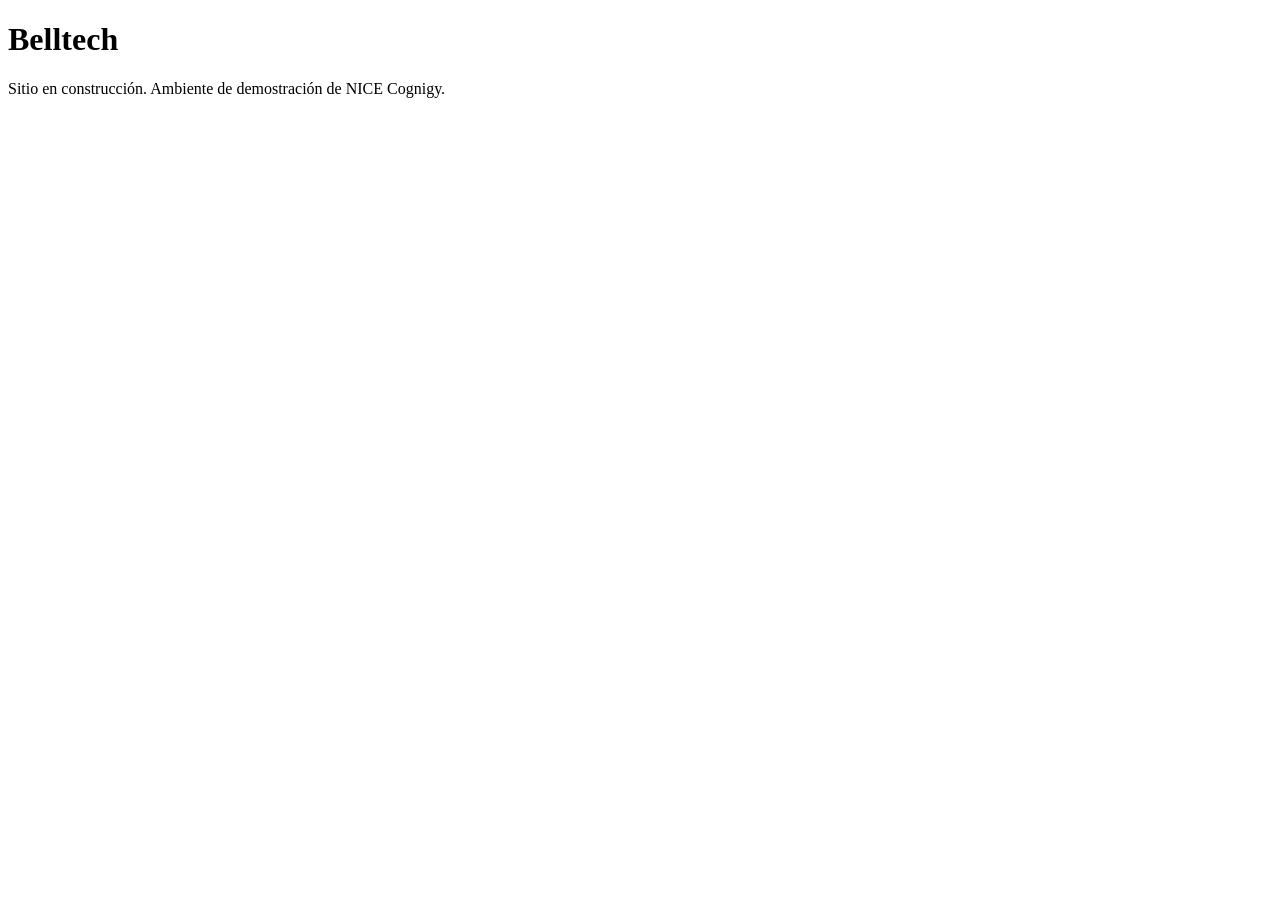
==== index.html @ bca3d384 "Add initial HTML structure for demo site" ====
<!DOCTYPE html>
<html lang="es">
<head>
  <meta charset="UTF-8">
  <meta name="viewport" content="width=device-width, initial-scale=1.0">
  <!-- Evita que Google indexe la réplica como si fuera el sitio oficial -->
  <meta name="robots" content="noindex, nofollow">
  <title>Belltech | Sitio de demostración</title>
  <link rel="stylesheet" href="assets/css/estilos.css">
</head>
<body>
  <!-- El banner DEMO lo inserta automáticamente assets/js/comun.js en todas las páginas -->

  <main class="contenedor">
    <h1>Belltech</h1>
    <p>Sitio en construcción. Ambiente de demostración de NICE Cognigy.</p>
  </main>

  <script src="assets/js/comun.js"></script>
</body>
</html>
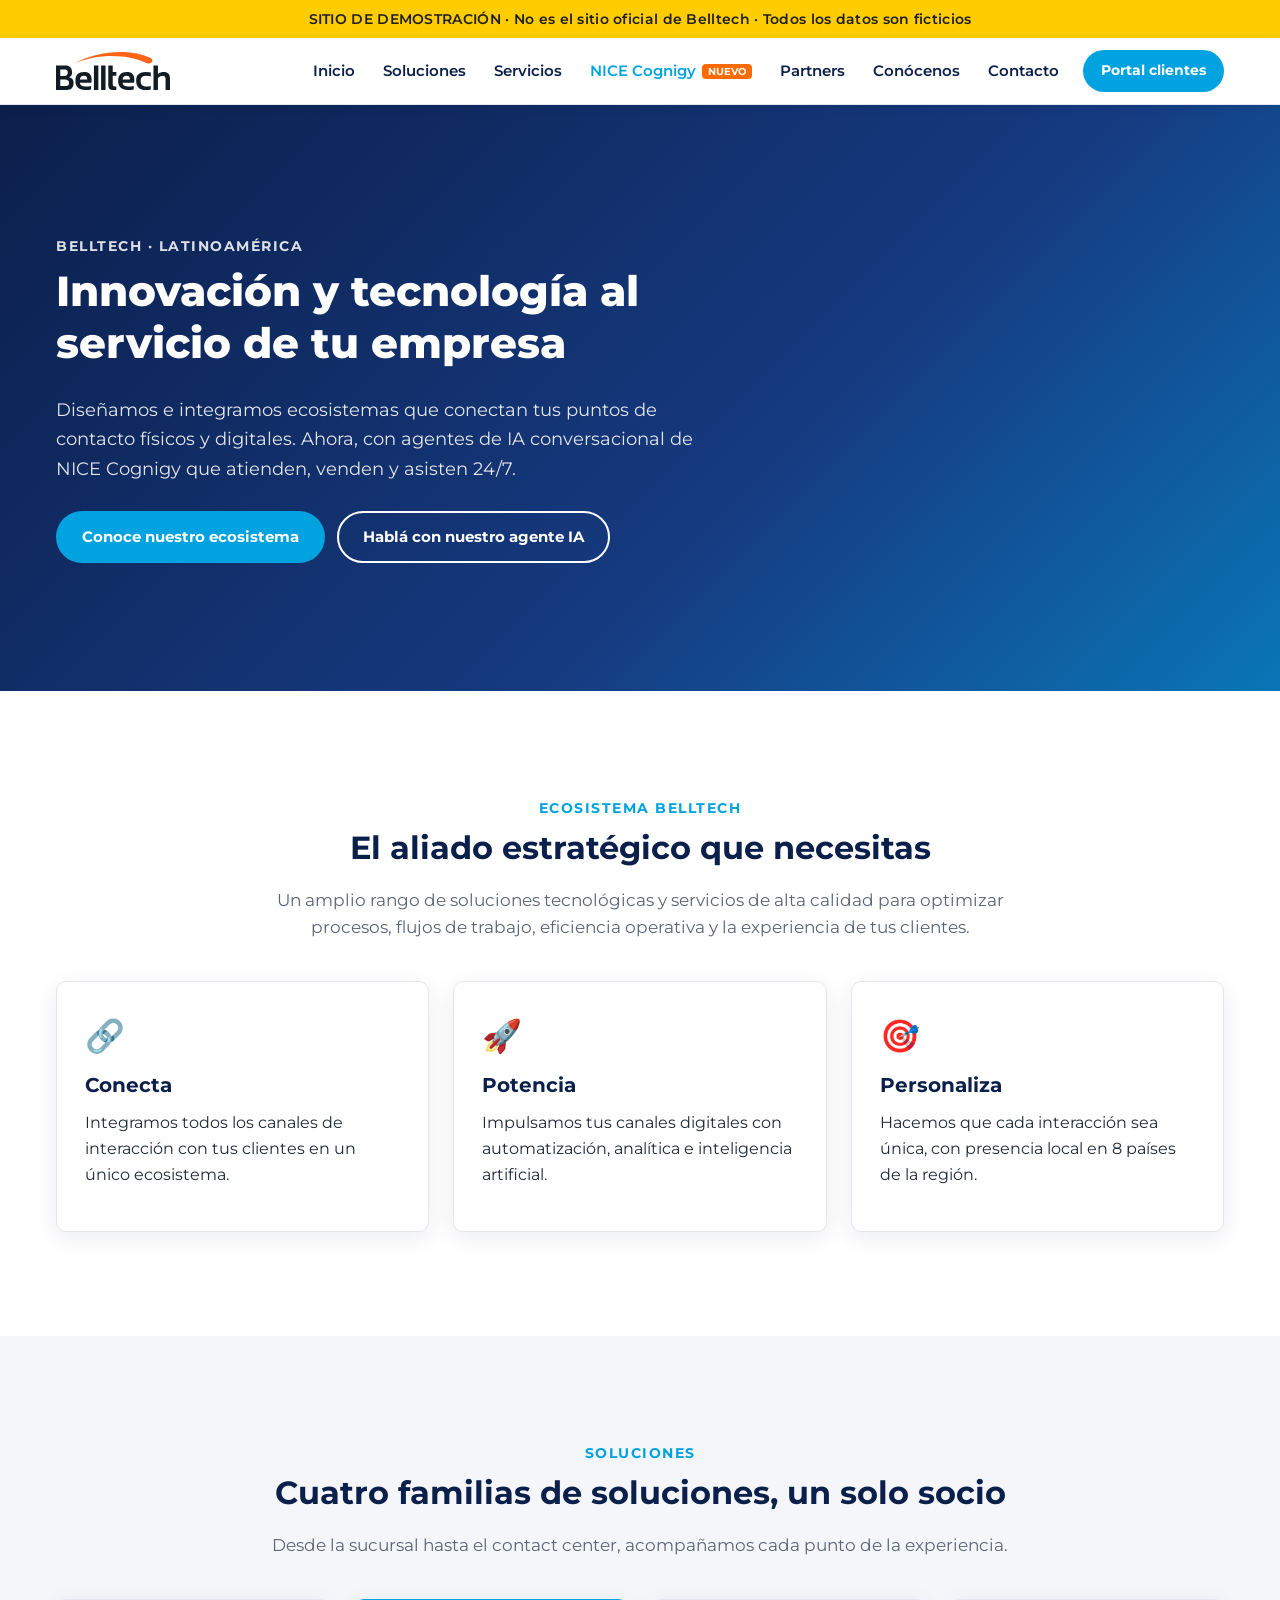
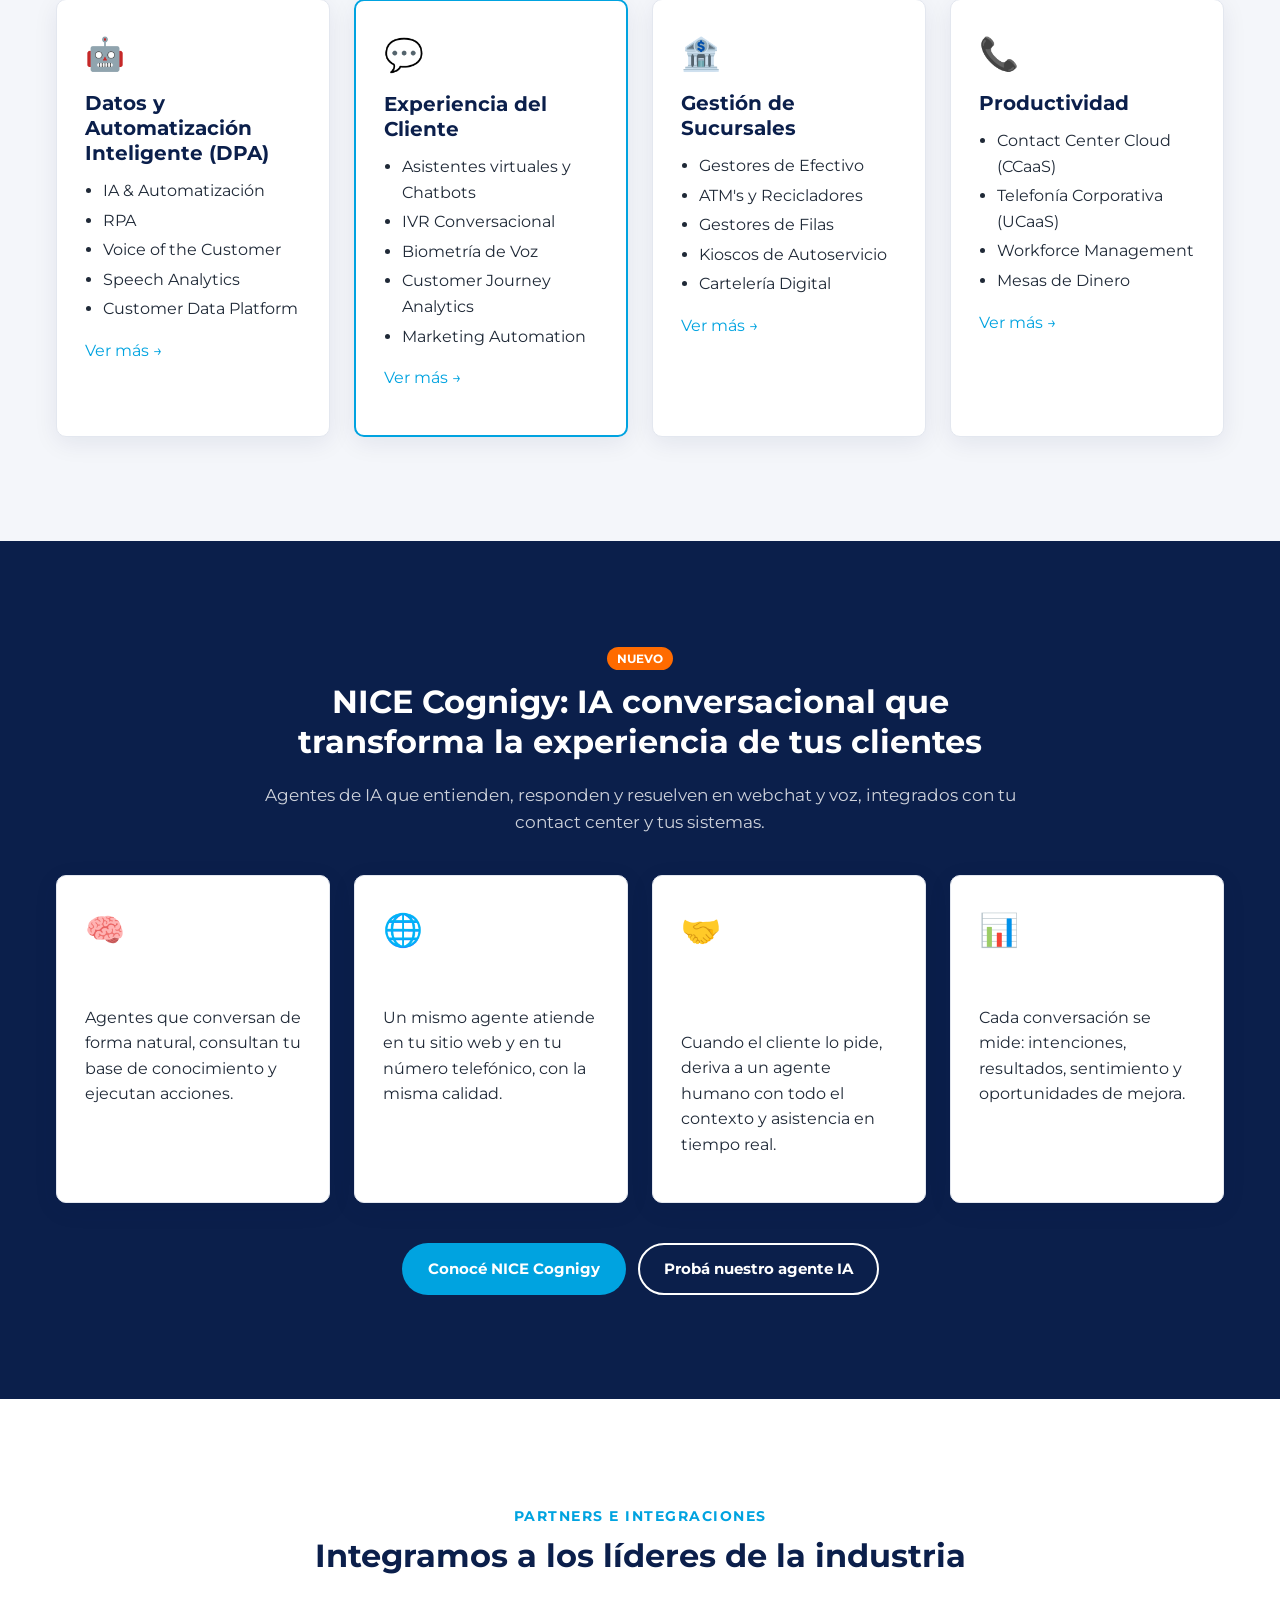
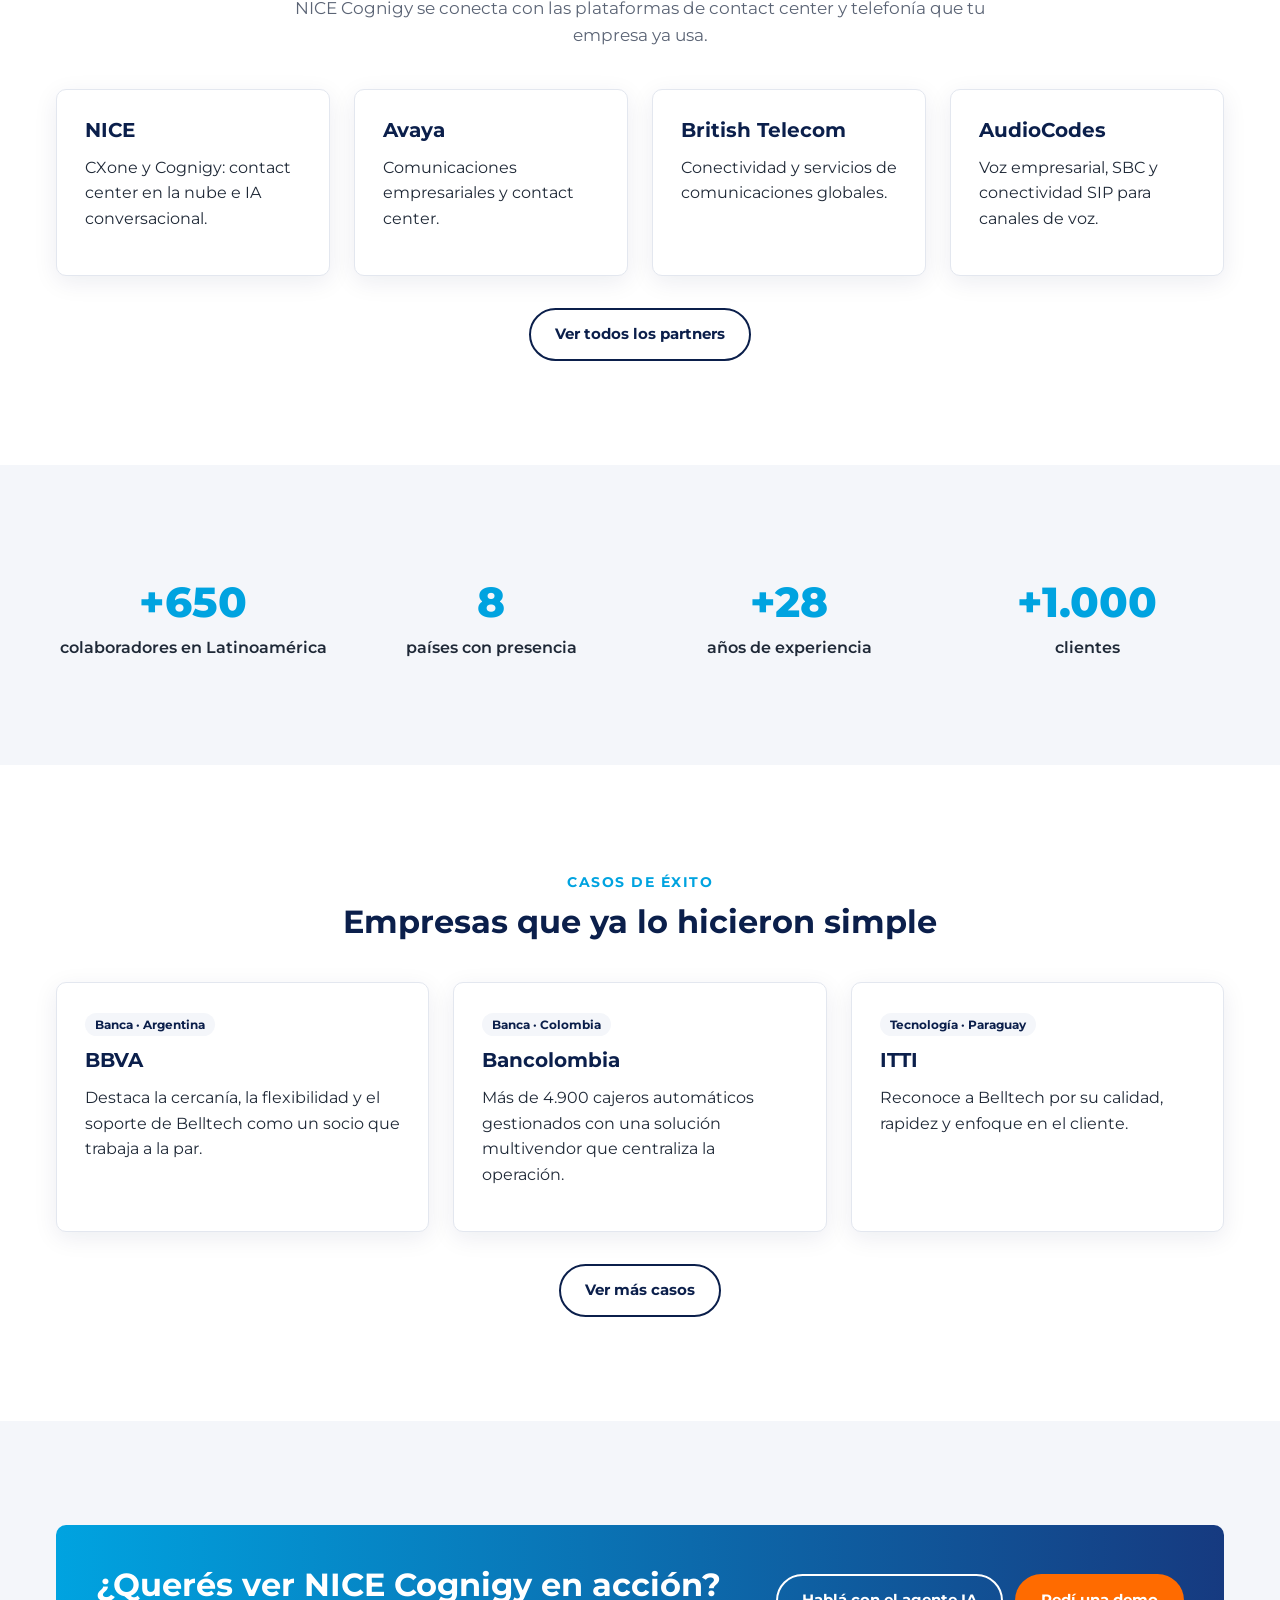
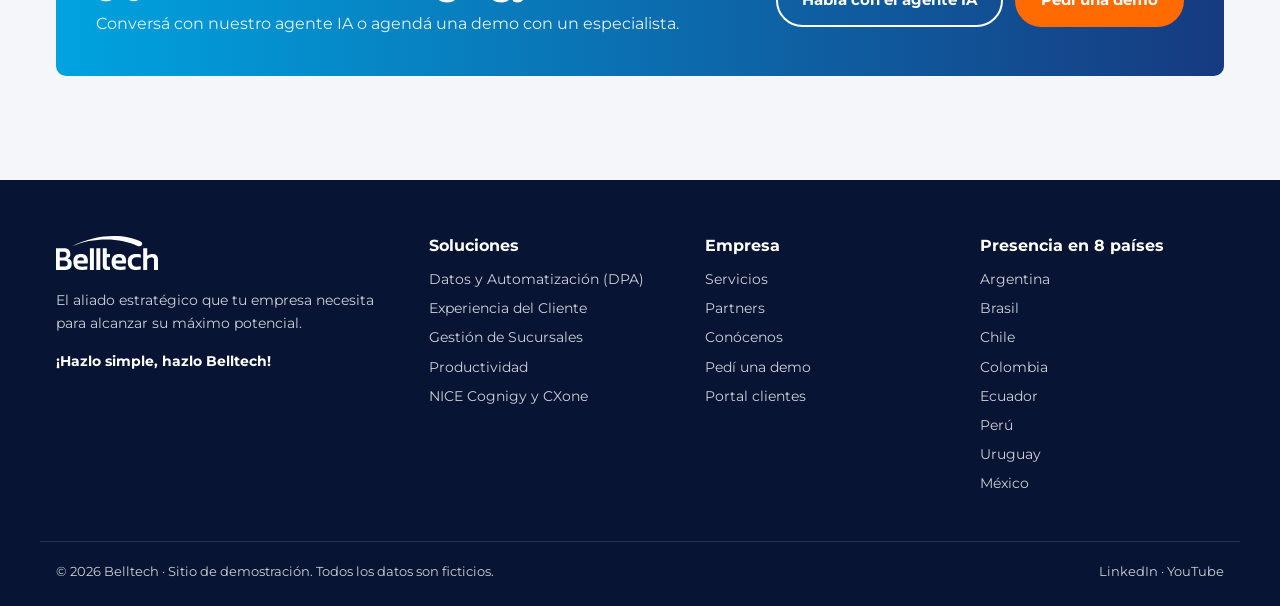
==== commit 7fc97136: "Revamp index.html with new content and structure Updated the title and description meta tags, added " ====
--- a/index.html
+++ b/index.html
@@ -5,17 +5,270 @@
   <meta name="viewport" content="width=device-width, initial-scale=1.0">
   <!-- Evita que Google indexe la réplica como si fuera el sitio oficial -->
   <meta name="robots" content="noindex, nofollow">
-  <title>Belltech | Sitio de demostración</title>
-  <link rel="stylesheet" href="assets/css/estilos.css">
+  <title>Belltech | Innovación y tecnología al servicio de tu empresa (Demo)</title>
+  <meta name="description" content="Sitio de demostración de Belltech con NICE Cognigy.">
+  <!-- ?v= es la versión: subirla cuando cambie el CSS para evitar la caché -->
+  <link rel="stylesheet" href="assets/css/estilos.css?v=2">
 </head>
 <body>
-  <!-- El banner DEMO lo inserta automáticamente assets/js/comun.js en todas las páginas -->
-
-  <main class="contenedor">
-    <h1>Belltech</h1>
-    <p>Sitio en construcción. Ambiente de demostración de NICE Cognigy.</p>
+  <!-- Banner DEMO, encabezado y pie los inserta assets/js/comun.js -->
+
+  <main>
+
+    <!-- ===================== HERO ===================== -->
+    <section class="hero">
+      <div class="contenedor">
+        <span class="seccion__antetitulo" style="color:#ffffff;opacity:.85;">Belltech · Latinoamérica</span>
+        <h1>Innovación y tecnología al servicio de tu empresa</h1>
+        <p>Diseñamos e integramos ecosistemas que conectan tus puntos de contacto físicos y digitales. Ahora, con agentes de IA conversacional de NICE Cognigy que atienden, venden y asisten 24/7.</p>
+        <div class="botonera">
+          <a class="btn btn--primario" href="soluciones/">Conoce nuestro ecosistema</a>
+          <a class="btn btn--claro" href="#" data-accion="abrir-chat">Hablá con nuestro agente IA</a>
+        </div>
+      </div>
+    </section>
+
+    <!-- ===================== PROPUESTA DE VALOR ===================== -->
+    <section class="seccion">
+      <div class="contenedor">
+        <div class="seccion__encabezado">
+          <span class="seccion__antetitulo">Ecosistema Belltech</span>
+          <h2>El aliado estratégico que necesitas</h2>
+          <p class="seccion__bajada">Un amplio rango de soluciones tecnológicas y servicios de alta calidad para optimizar procesos, flujos de trabajo, eficiencia operativa y la experiencia de tus clientes.</p>
+        </div>
+
+        <div class="grilla grilla--3">
+          <div class="tarjeta">
+            <div class="tarjeta__icono">🔗</div>
+            <h3>Conecta</h3>
+            <p>Integramos todos los canales de interacción con tus clientes en un único ecosistema.</p>
+          </div>
+          <div class="tarjeta">
+            <div class="tarjeta__icono">🚀</div>
+            <h3>Potencia</h3>
+            <p>Impulsamos tus canales digitales con automatización, analítica e inteligencia artificial.</p>
+          </div>
+          <div class="tarjeta">
+            <div class="tarjeta__icono">🎯</div>
+            <h3>Personaliza</h3>
+            <p>Hacemos que cada interacción sea única, con presencia local en 8 países de la región.</p>
+          </div>
+        </div>
+      </div>
+    </section>
+
+    <!-- ===================== SOLUCIONES ===================== -->
+    <section class="seccion seccion--suave" id="soluciones">
+      <div class="contenedor">
+        <div class="seccion__encabezado">
+          <span class="seccion__antetitulo">Soluciones</span>
+          <h2>Cuatro familias de soluciones, un solo socio</h2>
+          <p class="seccion__bajada">Desde la sucursal hasta el contact center, acompañamos cada punto de la experiencia.</p>
+        </div>
+
+        <div class="grilla grilla--4">
+          <div class="tarjeta">
+            <div class="tarjeta__icono">🤖</div>
+            <h3>Datos y Automatización Inteligente (DPA)</h3>
+            <ul>
+              <li>IA &amp; Automatización</li>
+              <li>RPA</li>
+              <li>Voice of the Customer</li>
+              <li>Speech Analytics</li>
+              <li>Customer Data Platform</li>
+            </ul>
+            <p style="margin-top:16px;"><a href="soluciones/#dpa">Ver más →</a></p>
+          </div>
+
+          <div class="tarjeta tarjeta--destacada">
+            <div class="tarjeta__icono">💬</div>
+            <h3>Experiencia del Cliente</h3>
+            <ul>
+              <li>Asistentes virtuales y Chatbots</li>
+              <li>IVR Conversacional</li>
+              <li>Biometría de Voz</li>
+              <li>Customer Journey Analytics</li>
+              <li>Marketing Automation</li>
+            </ul>
+            <p style="margin-top:16px;"><a href="soluciones/#experiencia">Ver más →</a></p>
+          </div>
+
+          <div class="tarjeta">
+            <div class="tarjeta__icono">🏦</div>
+            <h3>Gestión de Sucursales</h3>
+            <ul>
+              <li>Gestores de Efectivo</li>
+              <li>ATM's y Recicladores</li>
+              <li>Gestores de Filas</li>
+              <li>Kioscos de Autoservicio</li>
+              <li>Cartelería Digital</li>
+            </ul>
+            <p style="margin-top:16px;"><a href="soluciones/#sucursales">Ver más →</a></p>
+          </div>
+
+          <div class="tarjeta">
+            <div class="tarjeta__icono">📞</div>
+            <h3>Productividad</h3>
+            <ul>
+              <li>Contact Center Cloud (CCaaS)</li>
+              <li>Telefonía Corporativa (UCaaS)</li>
+              <li>Workforce Management</li>
+              <li>Mesas de Dinero</li>
+            </ul>
+            <p style="margin-top:16px;"><a href="soluciones/#productividad">Ver más →</a></p>
+          </div>
+        </div>
+      </div>
+    </section>
+
+    <!-- ===================== NICE COGNIGY (DESTACADO) ===================== -->
+    <section class="seccion seccion--oscura" id="nice-cognigy">
+      <div class="contenedor">
+        <div class="seccion__encabezado">
+          <span class="etiqueta etiqueta--acento">NUEVO</span>
+          <h2 style="margin-top:12px;">NICE Cognigy: IA conversacional que transforma la experiencia de tus clientes</h2>
+          <p class="seccion__bajada">Agentes de IA que entienden, responden y resuelven en webchat y voz, integrados con tu contact center y tus sistemas.</p>
+        </div>
+
+        <div class="grilla grilla--4">
+          <div class="tarjeta">
+            <div class="tarjeta__icono">🧠</div>
+            <h3>AI Agents</h3>
+            <p>Agentes que conversan de forma natural, consultan tu base de conocimiento y ejecutan acciones.</p>
+          </div>
+          <div class="tarjeta">
+            <div class="tarjeta__icono">🌐</div>
+            <h3>Webchat y Voz</h3>
+            <p>Un mismo agente atiende en tu sitio web y en tu número telefónico, con la misma calidad.</p>
+          </div>
+          <div class="tarjeta">
+            <div class="tarjeta__icono">🤝</div>
+            <h3>Handover con Copilot</h3>
+            <p>Cuando el cliente lo pide, deriva a un agente humano con todo el contexto y asistencia en tiempo real.</p>
+          </div>
+          <div class="tarjeta">
+            <div class="tarjeta__icono">📊</div>
+            <h3>Insights</h3>
+            <p>Cada conversación se mide: intenciones, resultados, sentimiento y oportunidades de mejora.</p>
+          </div>
+        </div>
+
+        <div class="botonera" style="justify-content:center;margin-top:40px;">
+          <a class="btn btn--primario" href="nice-cognigy/">Conocé NICE Cognigy</a>
+          <a class="btn btn--claro" href="#" data-accion="abrir-chat">Probá nuestro agente IA</a>
+        </div>
+      </div>
+    </section>
+
+    <!-- ===================== PARTNERS ===================== -->
+    <section class="seccion" id="partners">
+      <div class="contenedor">
+        <div class="seccion__encabezado">
+          <span class="seccion__antetitulo">Partners e integraciones</span>
+          <h2>Integramos a los líderes de la industria</h2>
+          <p class="seccion__bajada">NICE Cognigy se conecta con las plataformas de contact center y telefonía que tu empresa ya usa.</p>
+        </div>
+
+        <div class="grilla grilla--4">
+          <div class="tarjeta">
+            <h3>NICE</h3>
+            <p>CXone y Cognigy: contact center en la nube e IA conversacional.</p>
+          </div>
+          <div class="tarjeta">
+            <h3>Avaya</h3>
+            <p>Comunicaciones empresariales y contact center.</p>
+          </div>
+          <div class="tarjeta">
+            <h3>British Telecom</h3>
+            <p>Conectividad y servicios de comunicaciones globales.</p>
+          </div>
+          <div class="tarjeta">
+            <h3>AudioCodes</h3>
+            <p>Voz empresarial, SBC y conectividad SIP para canales de voz.</p>
+          </div>
+        </div>
+
+        <div class="botonera" style="justify-content:center;margin-top:32px;">
+          <a class="btn btn--secundario" href="partners/">Ver todos los partners</a>
+        </div>
+      </div>
+    </section>
+
+    <!-- ===================== CIFRAS ===================== -->
+    <section class="seccion seccion--suave" id="cifras">
+      <div class="contenedor">
+        <div class="cifras">
+          <div>
+            <span class="cifra__numero">+650</span>
+            <span class="cifra__texto">colaboradores en Latinoamérica</span>
+          </div>
+          <div>
+            <span class="cifra__numero">8</span>
+            <span class="cifra__texto">países con presencia</span>
+          </div>
+          <div>
+            <span class="cifra__numero">+28</span>
+            <span class="cifra__texto">años de experiencia</span>
+          </div>
+          <div>
+            <span class="cifra__numero">+1.000</span>
+            <span class="cifra__texto">clientes</span>
+          </div>
+        </div>
+      </div>
+    </section>
+
+    <!-- ===================== CASOS DE ÉXITO ===================== -->
+    <section class="seccion" id="casos">
+      <div class="contenedor">
+        <div class="seccion__encabezado">
+          <span class="seccion__antetitulo">Casos de éxito</span>
+          <h2>Empresas que ya lo hicieron simple</h2>
+        </div>
+
+        <div class="grilla grilla--3">
+          <div class="tarjeta">
+            <span class="etiqueta">Banca · Argentina</span>
+            <h3 style="margin-top:12px;">BBVA</h3>
+            <p>Destaca la cercanía, la flexibilidad y el soporte de Belltech como un socio que trabaja a la par.</p>
+          </div>
+          <div class="tarjeta">
+            <span class="etiqueta">Banca · Colombia</span>
+            <h3 style="margin-top:12px;">Bancolombia</h3>
+            <p>Más de 4.900 cajeros automáticos gestionados con una solución multivendor que centraliza la operación.</p>
+          </div>
+          <div class="tarjeta">
+            <span class="etiqueta">Tecnología · Paraguay</span>
+            <h3 style="margin-top:12px;">ITTI</h3>
+            <p>Reconoce a Belltech por su calidad, rapidez y enfoque en el cliente.</p>
+          </div>
+        </div>
+
+        <div class="botonera" style="justify-content:center;margin-top:32px;">
+          <a class="btn btn--secundario" href="conocenos/#casos">Ver más casos</a>
+        </div>
+      </div>
+    </section>
+
+    <!-- ===================== LLAMADO A LA ACCIÓN ===================== -->
+    <section class="seccion seccion--suave">
+      <div class="contenedor">
+        <div class="banda-cta">
+          <div>
+            <h2>¿Querés ver NICE Cognigy en acción?</h2>
+            <p>Conversá con nuestro agente IA o agendá una demo con un especialista.</p>
+          </div>
+          <div class="botonera">
+            <a class="btn btn--claro" href="#" data-accion="abrir-chat">Hablá con el agente IA</a>
+            <a class="btn btn--acento" href="contacto/">Pedí una demo</a>
+          </div>
+        </div>
+      </div>
+    </section>
+
   </main>
 
-  <script src="assets/js/comun.js"></script>
+  <!-- ?v= es la versión: subirla cuando cambie el JS para evitar la caché -->
+  <script src="assets/js/comun.js?v=2"></script>
 </body>
 </html>
--- a/assets/css/estilos.css
+++ b/assets/css/estilos.css
@@ -0,0 +1,580 @@
+/* =========================================================
+   Belltech Demo - Estilos globales
+   Ruta: belltech-demo/assets/css/estilos.css
+   Todas las páginas usan este archivo.
+   ========================================================= */
+
+@import url("https://fonts.googleapis.com/css2?family=Montserrat:wght@400;500;600;700;800&display=swap");
+
+/* ---------- Variables (colores y medidas centralizadas) ---------- */
+:root {
+  --color-primario: #0b1f4b;
+  --color-primario-claro: #163a80;
+  --color-secundario: #00a3e0;
+  --color-acento: #ff6b00;
+  --color-texto: #1f2937;
+  --color-texto-suave: #5b6475;
+  --color-fondo: #ffffff;
+  --color-fondo-suave: #f4f6fa;
+  --color-borde: #e3e7ef;
+  --color-blanco: #ffffff;
+
+  --color-banner-fondo: #ffcc00;
+  --color-banner-texto: #1f1f1f;
+
+  --fuente-base: "Montserrat", "Segoe UI", Roboto, Helvetica, Arial, sans-serif;
+  --ancho-maximo: 1200px;
+  --radio: 10px;
+  --sombra: 0 6px 24px rgba(11, 31, 75, 0.08);
+  --transicion: 0.2s ease;
+}
+
+/* ---------- Base ---------- */
+*,
+*::before,
+*::after {
+  box-sizing: border-box;
+}
+
+html,
+body {
+  margin: 0;
+  padding: 0;
+}
+
+html {
+  scroll-behavior: smooth;
+}
+
+body {
+  font-family: var(--fuente-base);
+  color: var(--color-texto);
+  background: var(--color-fondo);
+  line-height: 1.6;
+  font-size: 16px;
+}
+
+img {
+  max-width: 100%;
+  height: auto;
+}
+
+a {
+  color: var(--color-secundario);
+  text-decoration: none;
+}
+
+a:hover {
+  text-decoration: underline;
+}
+
+h1,
+h2,
+h3,
+h4 {
+  color: var(--color-primario);
+  line-height: 1.25;
+  margin: 0 0 0.6em;
+}
+
+h1 { font-size: 2.6rem; font-weight: 800; }
+h2 { font-size: 2rem; font-weight: 700; }
+h3 { font-size: 1.25rem; font-weight: 700; }
+
+p {
+  margin: 0 0 1em;
+}
+
+/* ---------- Zona superior fija (banner DEMO + encabezado) ---------- */
+.zona-superior {
+  position: sticky;
+  top: 0;
+  z-index: 1000;
+}
+
+/* ---------- Banner DEMO ---------- */
+#banner-demo {
+  width: 100%;
+  padding: 8px 16px;
+  background: var(--color-banner-fondo);
+  color: var(--color-banner-texto);
+  font-size: 14px;
+  font-weight: 600;
+  text-align: center;
+  letter-spacing: 0.3px;
+}
+
+/* ---------- Encabezado ---------- */
+.encabezado {
+  background: var(--color-blanco);
+  border-bottom: 1px solid var(--color-borde);
+  box-shadow: 0 2px 10px rgba(0, 0, 0, 0.04);
+}
+
+.encabezado__interior {
+  max-width: var(--ancho-maximo);
+  margin: 0 auto;
+  padding: 12px 16px;
+  display: flex;
+  align-items: center;
+  justify-content: space-between;
+  gap: 16px;
+}
+
+.encabezado__logo {
+  display: flex;
+  align-items: center;
+}
+
+.encabezado__logo img {
+  height: 38px;
+  width: auto;
+  display: block;
+}
+
+.logo-texto {
+  font-size: 1.5rem;
+  font-weight: 800;
+  color: var(--color-primario);
+}
+
+.nav {
+  display: flex;
+  align-items: center;
+  gap: 4px;
+}
+
+.nav__enlace {
+  padding: 8px 12px;
+  border-radius: 6px;
+  color: var(--color-primario);
+  font-weight: 600;
+  font-size: 0.95rem;
+  transition: background var(--transicion), color var(--transicion);
+}
+
+.nav__enlace:hover {
+  background: var(--color-fondo-suave);
+  text-decoration: none;
+}
+
+.nav__enlace--activo {
+  color: var(--color-secundario);
+}
+
+.nav__enlace--destacado {
+  color: var(--color-secundario);
+}
+
+.nav__enlace--destacado::after {
+  content: "NUEVO";
+  margin-left: 6px;
+  padding: 1px 6px;
+  border-radius: 4px;
+  background: var(--color-acento);
+  color: var(--color-blanco);
+  font-size: 0.65rem;
+  font-weight: 700;
+  vertical-align: middle;
+}
+
+.nav__portal {
+  margin-left: 8px;
+}
+
+.menu-toggle {
+  display: none;
+  background: none;
+  border: 1px solid var(--color-borde);
+  border-radius: 6px;
+  padding: 6px 10px;
+  font-size: 1.4rem;
+  line-height: 1;
+  color: var(--color-primario);
+  cursor: pointer;
+}
+
+/* ---------- Botones ---------- */
+.btn {
+  display: inline-block;
+  padding: 12px 24px;
+  border-radius: 999px;
+  border: 2px solid transparent;
+  font-family: inherit;
+  font-weight: 700;
+  font-size: 0.95rem;
+  cursor: pointer;
+  text-align: center;
+  transition: transform var(--transicion), background var(--transicion), color var(--transicion);
+}
+
+.btn:hover {
+  text-decoration: none;
+  transform: translateY(-1px);
+}
+
+.btn--primario {
+  background: var(--color-secundario);
+  color: var(--color-blanco);
+}
+
+.btn--primario:hover {
+  background: #0090c7;
+}
+
+.btn--secundario {
+  background: transparent;
+  color: var(--color-primario);
+  border-color: var(--color-primario);
+}
+
+.btn--secundario:hover {
+  background: var(--color-primario);
+  color: var(--color-blanco);
+}
+
+.btn--claro {
+  background: transparent;
+  color: var(--color-blanco);
+  border-color: var(--color-blanco);
+}
+
+.btn--claro:hover {
+  background: var(--color-blanco);
+  color: var(--color-primario);
+}
+
+.btn--acento {
+  background: var(--color-acento);
+  color: var(--color-blanco);
+}
+
+.btn--chico {
+  padding: 8px 16px;
+  font-size: 0.85rem;
+}
+
+.botonera {
+  display: flex;
+  flex-wrap: wrap;
+  gap: 12px;
+}
+
+/* ---------- Layout y secciones ---------- */
+.contenedor {
+  max-width: var(--ancho-maximo);
+  margin: 0 auto;
+  padding: 32px 16px;
+}
+
+.seccion {
+  padding: 72px 0;
+}
+
+.seccion--suave {
+  background: var(--color-fondo-suave);
+}
+
+.seccion--oscura {
+  background: var(--color-primario);
+  color: var(--color-blanco);
+}
+
+.seccion--oscura h1,
+.seccion--oscura h2,
+.seccion--oscura h3 {
+  color: var(--color-blanco);
+}
+
+.seccion__encabezado {
+  max-width: 760px;
+  margin: 0 auto 40px;
+  text-align: center;
+}
+
+.seccion__antetitulo {
+  display: inline-block;
+  margin-bottom: 8px;
+  color: var(--color-secundario);
+  font-weight: 700;
+  font-size: 0.85rem;
+  letter-spacing: 1.5px;
+  text-transform: uppercase;
+}
+
+.seccion__bajada {
+  color: var(--color-texto-suave);
+  font-size: 1.05rem;
+}
+
+.seccion--oscura .seccion__bajada {
+  color: rgba(255, 255, 255, 0.8);
+}
+
+/* ---------- Hero ---------- */
+.hero {
+  background: linear-gradient(135deg, var(--color-primario) 0%, var(--color-primario-claro) 60%, var(--color-secundario) 130%);
+  color: var(--color-blanco);
+  padding: 96px 0;
+}
+
+.hero h1 {
+  color: var(--color-blanco);
+  max-width: 760px;
+}
+
+.hero p {
+  font-size: 1.15rem;
+  max-width: 640px;
+  color: rgba(255, 255, 255, 0.88);
+}
+
+.hero .botonera {
+  margin-top: 28px;
+}
+
+/* ---------- Grillas y tarjetas ---------- */
+.grilla {
+  display: grid;
+  gap: 24px;
+}
+
+.grilla--2 { grid-template-columns: repeat(2, 1fr); }
+.grilla--3 { grid-template-columns: repeat(3, 1fr); }
+.grilla--4 { grid-template-columns: repeat(4, 1fr); }
+
+.tarjeta {
+  background: var(--color-blanco);
+  border: 1px solid var(--color-borde);
+  border-radius: var(--radio);
+  padding: 28px;
+  box-shadow: var(--sombra);
+  color: var(--color-texto);
+}
+
+.tarjeta__icono {
+  font-size: 2rem;
+  margin-bottom: 12px;
+}
+
+.tarjeta ul {
+  padding-left: 18px;
+  margin: 0;
+}
+
+.tarjeta li {
+  margin-bottom: 4px;
+}
+
+.tarjeta--destacada {
+  border: 2px solid var(--color-secundario);
+}
+
+/* ---------- Etiquetas ---------- */
+.etiqueta {
+  display: inline-block;
+  padding: 2px 10px;
+  border-radius: 999px;
+  background: var(--color-fondo-suave);
+  color: var(--color-primario);
+  font-size: 0.75rem;
+  font-weight: 700;
+}
+
+.etiqueta--acento {
+  background: var(--color-acento);
+  color: var(--color-blanco);
+}
+
+/* ---------- Cifras ---------- */
+.cifras {
+  display: grid;
+  grid-template-columns: repeat(4, 1fr);
+  gap: 24px;
+  text-align: center;
+}
+
+.cifra__numero {
+  display: block;
+  font-size: 2.6rem;
+  font-weight: 800;
+  color: var(--color-secundario);
+}
+
+.cifra__texto {
+  font-weight: 600;
+}
+
+/* ---------- Banda de llamado a la acción ---------- */
+.banda-cta {
+  background: linear-gradient(90deg, var(--color-secundario), var(--color-primario-claro));
+  color: var(--color-blanco);
+  border-radius: var(--radio);
+  padding: 40px;
+  display: flex;
+  align-items: center;
+  justify-content: space-between;
+  gap: 24px;
+  flex-wrap: wrap;
+}
+
+.banda-cta h2 {
+  color: var(--color-blanco);
+  margin: 0 0 6px;
+}
+
+.banda-cta p {
+  margin: 0;
+  color: rgba(255, 255, 255, 0.9);
+}
+
+/* ---------- Pie de página ---------- */
+.pie {
+  background: #071433;
+  color: rgba(255, 255, 255, 0.8);
+  padding: 56px 0 24px;
+  font-size: 0.9rem;
+}
+
+.pie__grilla {
+  max-width: var(--ancho-maximo);
+  margin: 0 auto;
+  padding: 0 16px;
+  display: grid;
+  grid-template-columns: 1.4fr 1fr 1fr 1fr;
+  gap: 32px;
+}
+
+.pie h4 {
+  color: var(--color-blanco);
+  font-size: 1rem;
+  margin-bottom: 12px;
+}
+
+.pie ul {
+  list-style: none;
+  padding: 0;
+  margin: 0;
+}
+
+.pie li {
+  margin-bottom: 6px;
+}
+
+.pie a {
+  color: rgba(255, 255, 255, 0.8);
+}
+
+.pie a:hover {
+  color: var(--color-blanco);
+}
+
+.pie__logo img {
+  height: 34px;
+  width: auto;
+  margin-bottom: 12px;
+}
+
+.pie__logo .logo-texto {
+  color: var(--color-blanco);
+}
+
+.pie__lema {
+  font-weight: 700;
+  color: var(--color-blanco);
+}
+
+.pie__legal {
+  max-width: var(--ancho-maximo);
+  margin: 40px auto 0;
+  padding: 20px 16px 0;
+  border-top: 1px solid rgba(255, 255, 255, 0.12);
+  display: flex;
+  justify-content: space-between;
+  flex-wrap: wrap;
+  gap: 8px;
+  font-size: 0.8rem;
+}
+
+/* ---------- Aviso flotante ---------- */
+.aviso-flotante {
+  position: fixed;
+  right: 20px;
+  bottom: 20px;
+  z-index: 2000;
+  max-width: 340px;
+  padding: 14px 18px;
+  border-radius: var(--radio);
+  background: var(--color-primario);
+  color: var(--color-blanco);
+  box-shadow: 0 8px 30px rgba(0, 0, 0, 0.25);
+  font-size: 0.9rem;
+  opacity: 0;
+  transform: translateY(10px);
+  transition: opacity 0.3s ease, transform 0.3s ease;
+  pointer-events: none;
+}
+
+.aviso-flotante--visible {
+  opacity: 1;
+  transform: translateY(0);
+}
+
+/* ---------- Tablet ---------- */
+@media (max-width: 960px) {
+  .grilla--3,
+  .grilla--4 { grid-template-columns: repeat(2, 1fr); }
+  .cifras { grid-template-columns: repeat(2, 1fr); }
+  .pie__grilla { grid-template-columns: 1fr 1fr; }
+
+  .menu-toggle {
+    display: block;
+  }
+
+  .nav {
+    display: none;
+    position: absolute;
+    left: 0;
+    right: 0;
+    top: 100%;
+    flex-direction: column;
+    align-items: stretch;
+    background: var(--color-blanco);
+    border-bottom: 1px solid var(--color-borde);
+    padding: 8px 16px 16px;
+    box-shadow: 0 8px 20px rgba(0, 0, 0, 0.08);
+  }
+
+  .nav--abierto {
+    display: flex;
+  }
+
+  .nav__portal {
+    margin: 8px 0 0;
+  }
+
+  .encabezado {
+    position: relative;
+  }
+}
+
+/* ---------- Celular ---------- */
+@media (max-width: 600px) {
+  h1 { font-size: 2rem; }
+  h2 { font-size: 1.6rem; }
+
+  #banner-demo {
+    font-size: 12px;
+  }
+
+  .seccion { padding: 48px 0; }
+  .hero { padding: 64px 0; }
+
+  .grilla--2,
+  .grilla--3,
+  .grilla--4 { grid-template-columns: 1fr; }
+
+  .pie__grilla { grid-template-columns: 1fr; }
+
+  .banda-cta { padding: 28px; }
+}
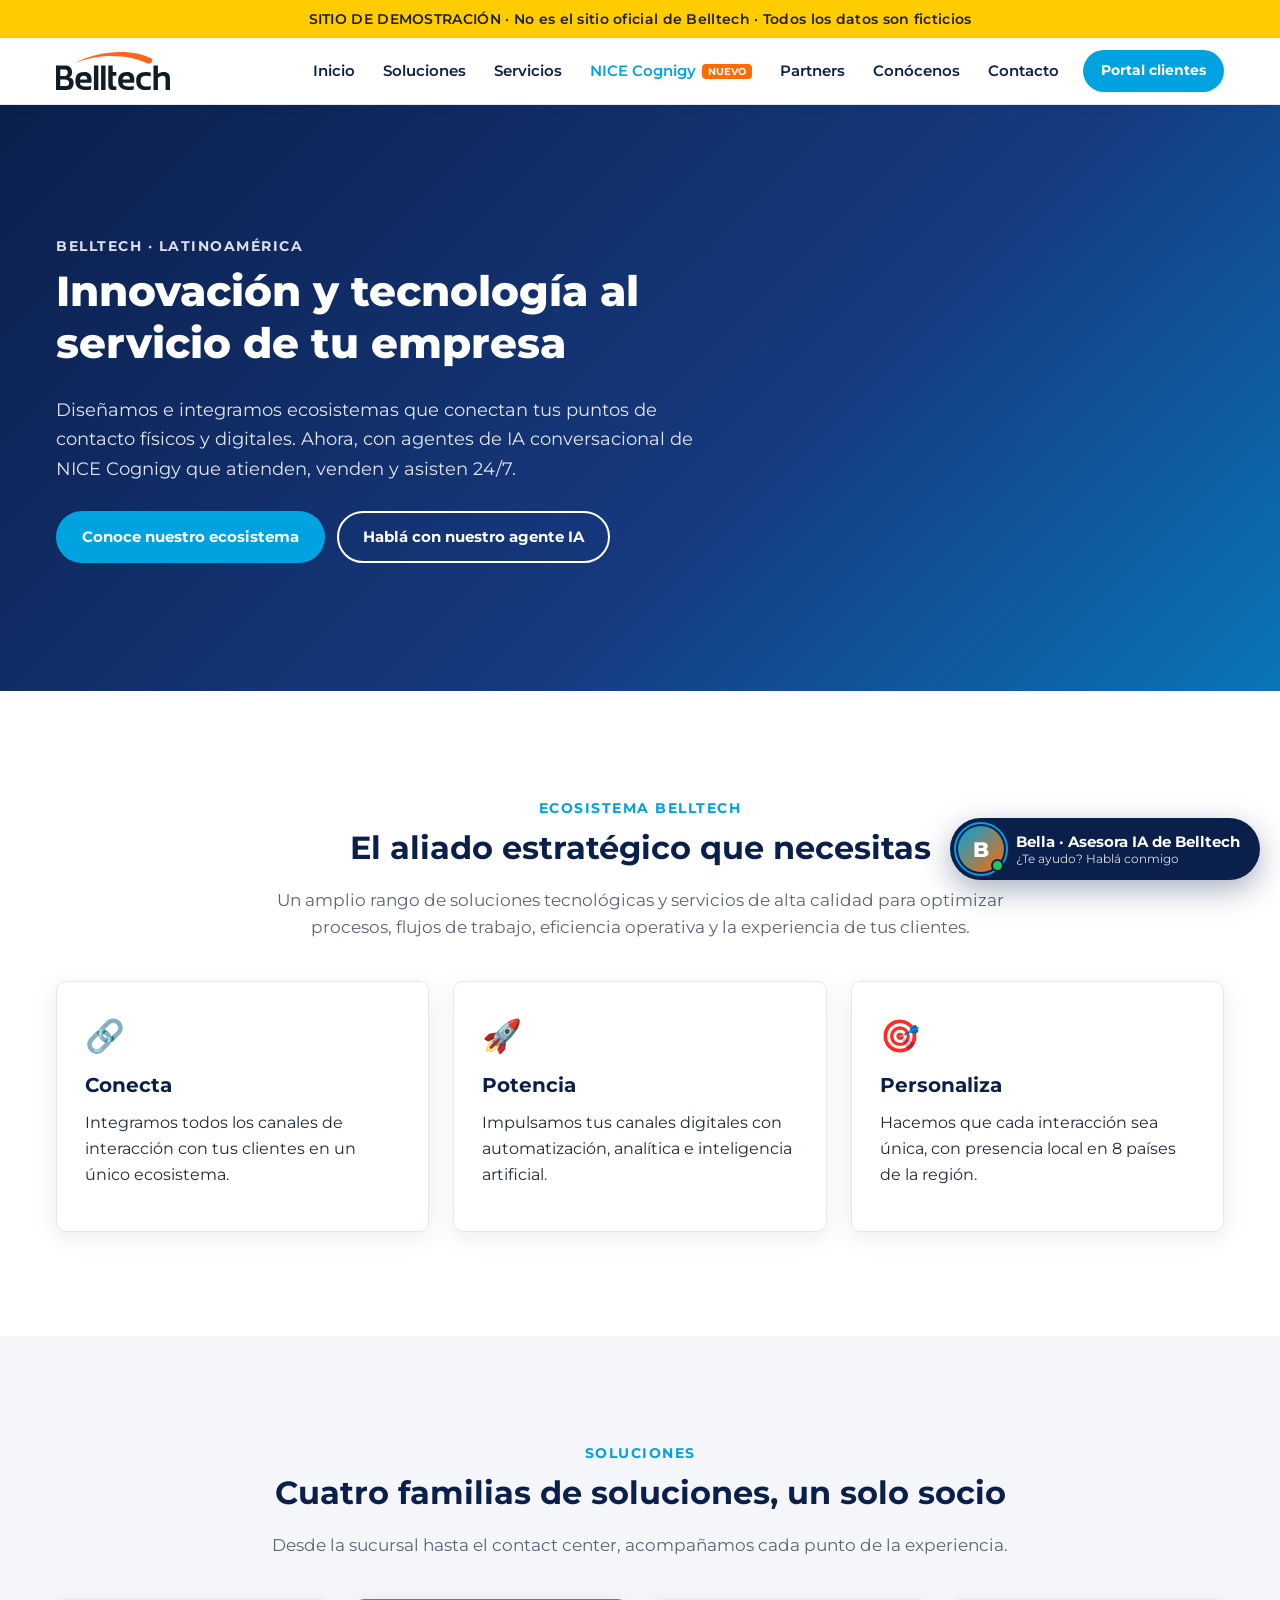
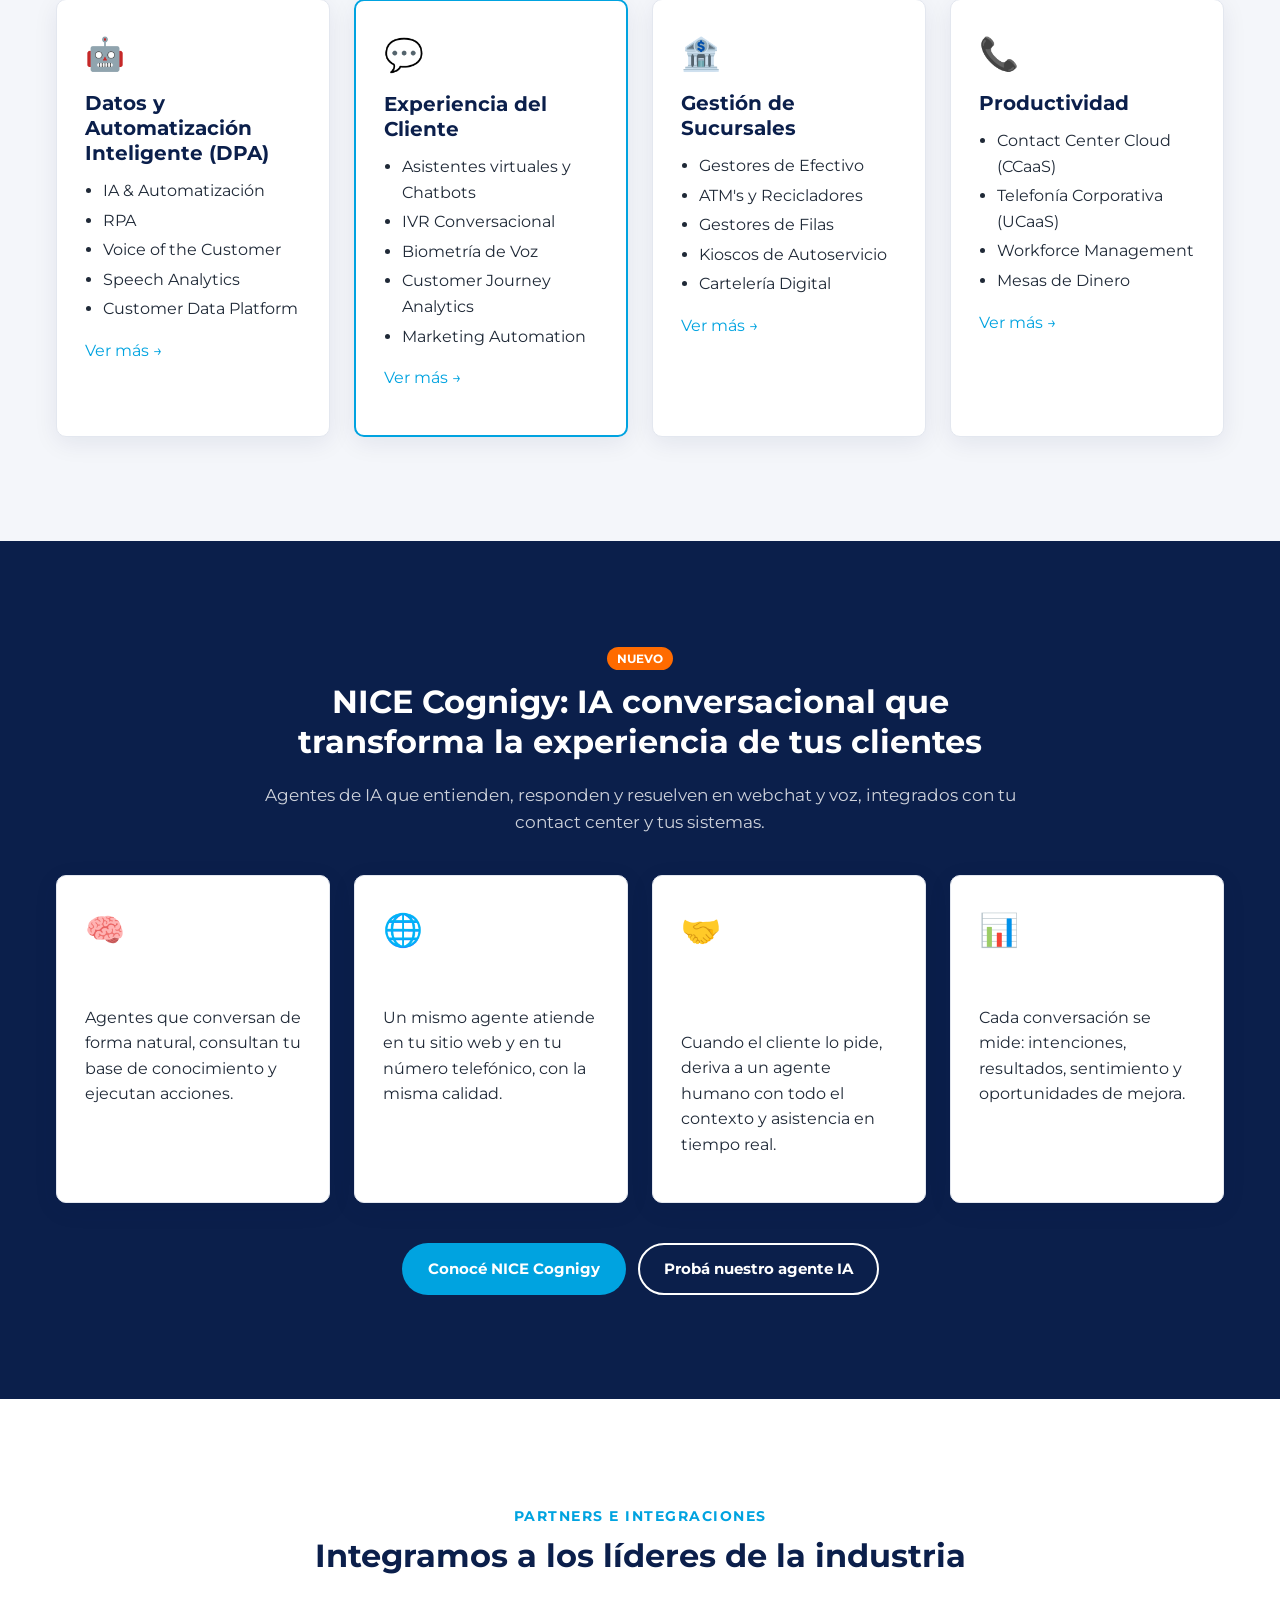
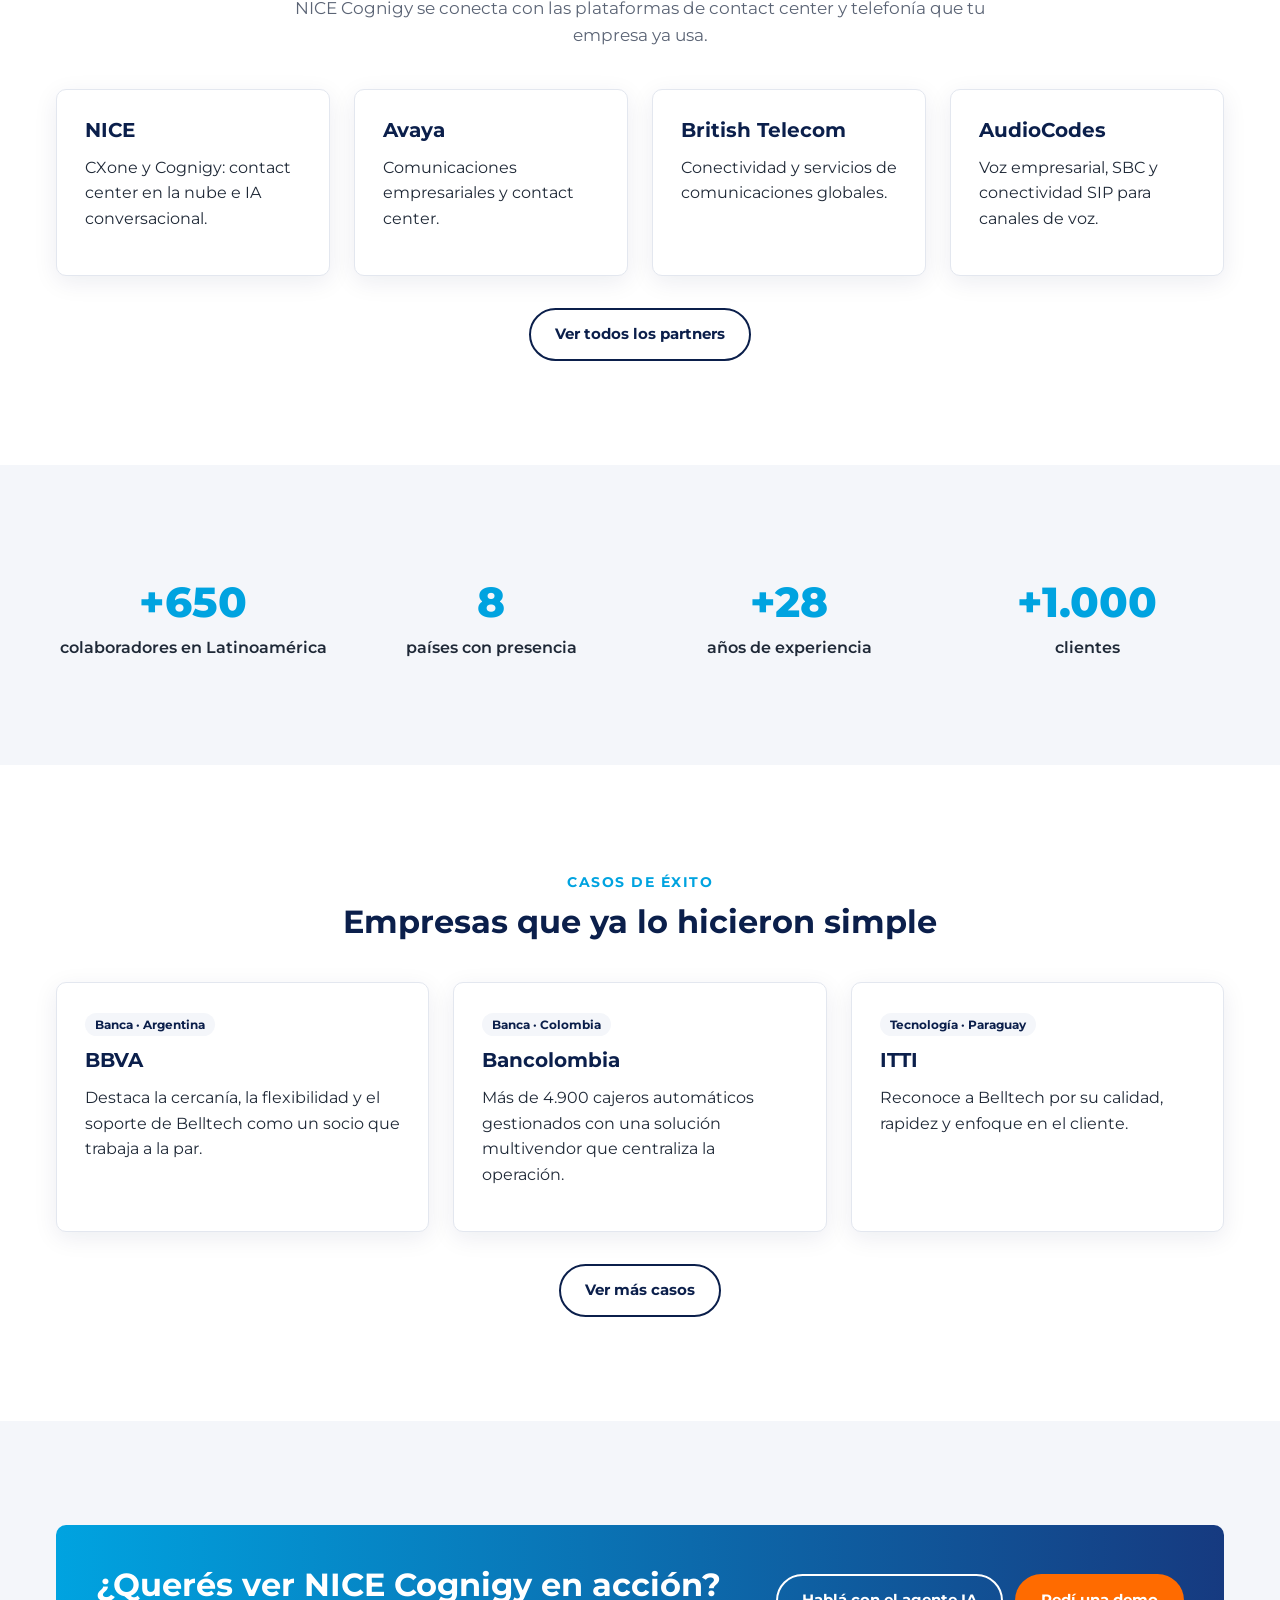
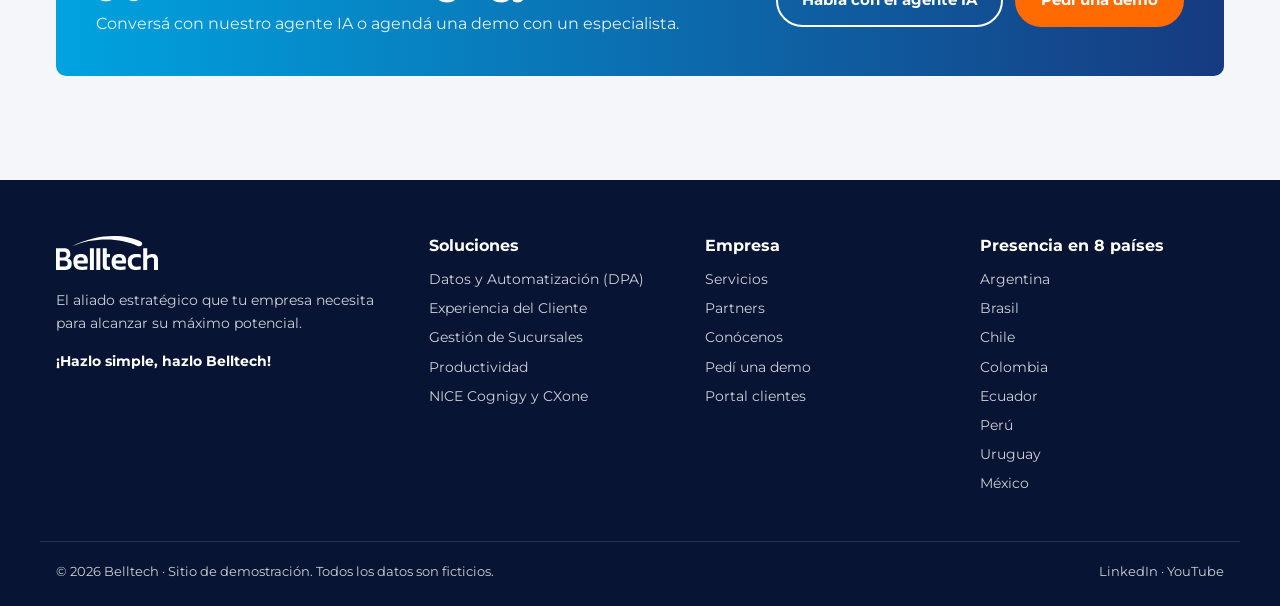
==== commit 4f9c2863: "Update stylesheet and script version numbers Updated CSS and JS versioning in index.html." ====
--- a/index.html
+++ b/index.html
@@ -8,10 +8,10 @@
   <title>Belltech | Innovación y tecnología al servicio de tu empresa (Demo)</title>
   <meta name="description" content="Sitio de demostración de Belltech con NICE Cognigy.">
   <!-- ?v= es la versión: subirla cuando cambie el CSS para evitar la caché -->
-  <link rel="stylesheet" href="assets/css/estilos.css?v=2">
+  <link rel="stylesheet" href="assets/css/estilos.css?v=3">
 </head>
 <body>
-  <!-- Banner DEMO, encabezado y pie los inserta assets/js/comun.js -->
+  <!-- Banner DEMO, encabezado, pie y burbuja del agente IA los inserta assets/js/comun.js -->
 
   <main>
 
@@ -269,6 +269,6 @@
   </main>
 
   <!-- ?v= es la versión: subirla cuando cambie el JS para evitar la caché -->
-  <script src="assets/js/comun.js?v=2"></script>
+  <script src="assets/js/comun.js?v=3"></script>
 </body>
 </html>
--- a/assets/css/estilos.css
+++ b/assets/css/estilos.css
@@ -18,6 +18,7 @@
   --color-fondo-suave: #f4f6fa;
   --color-borde: #e3e7ef;
   --color-blanco: #ffffff;
+  --color-en-linea: #22c55e;
 
   --color-banner-fondo: #ffcc00;
   --color-banner-texto: #1f1f1f;
@@ -496,11 +497,109 @@
   font-size: 0.8rem;
 }
 
-/* ---------- Aviso flotante ---------- */
+/* ---------- Burbuja del agente IA (abajo a la derecha) ---------- */
+.burbuja-agente {
+  position: fixed;
+  right: 20px;
+  bottom: 20px;
+  z-index: 1500;
+  display: flex;
+  align-items: center;
+  gap: 12px;
+  padding: 8px 20px 8px 8px;
+  border: none;
+  border-radius: 999px;
+  background: var(--color-primario);
+  color: var(--color-blanco);
+  font-family: inherit;
+  cursor: pointer;
+  box-shadow: 0 10px 30px rgba(11, 31, 75, 0.35);
+  transition: transform var(--transicion), box-shadow var(--transicion);
+}
+
+.burbuja-agente:hover {
+  transform: translateY(-3px);
+  box-shadow: 0 14px 34px rgba(11, 31, 75, 0.45);
+}
+
+.burbuja-agente:focus-visible {
+  outline: 3px solid var(--color-secundario);
+  outline-offset: 3px;
+}
+
+.burbuja-agente__avatar {
+  position: relative;
+  width: 46px;
+  height: 46px;
+  border-radius: 50%;
+  background: linear-gradient(135deg, var(--color-secundario), var(--color-acento));
+  display: flex;
+  align-items: center;
+  justify-content: center;
+  font-size: 1.3rem;
+  font-weight: 800;
+  color: var(--color-blanco);
+  flex-shrink: 0;
+}
+
+.burbuja-agente__avatar::before {
+  content: "";
+  position: absolute;
+  inset: -4px;
+  border-radius: 50%;
+  border: 2px solid var(--color-secundario);
+  animation: burbuja-pulso 2.4s ease-out infinite;
+}
+
+.burbuja-agente__estado {
+  position: absolute;
+  right: 0;
+  bottom: 0;
+  width: 13px;
+  height: 13px;
+  border-radius: 50%;
+  background: var(--color-en-linea);
+  border: 2px solid var(--color-primario);
+}
+
+.burbuja-agente__texto {
+  display: flex;
+  flex-direction: column;
+  text-align: left;
+  line-height: 1.25;
+}
+
+.burbuja-agente__nombre {
+  font-weight: 700;
+  font-size: 0.95rem;
+}
+
+.burbuja-agente__frase {
+  font-size: 0.78rem;
+  opacity: 0.85;
+}
+
+.burbuja-agente--oculta {
+  display: none;
+}
+
+@keyframes burbuja-pulso {
+  0%   { transform: scale(1);   opacity: 0.9; }
+  70%  { transform: scale(1.35); opacity: 0; }
+  100% { transform: scale(1.35); opacity: 0; }
+}
+
+@media (prefers-reduced-motion: reduce) {
+  .burbuja-agente__avatar::before {
+    animation: none;
+  }
+}
+
+/* ---------- Aviso flotante (arriba de la burbuja) ---------- */
 .aviso-flotante {
   position: fixed;
   right: 20px;
-  bottom: 20px;
+  bottom: 96px;
   z-index: 2000;
   max-width: 340px;
   padding: 14px 18px;
@@ -577,4 +676,22 @@
   .pie__grilla { grid-template-columns: 1fr; }
 
   .banda-cta { padding: 28px; }
-}
+
+  /* Burbuja: solo el círculo para no tapar contenido */
+  .burbuja-agente {
+    padding: 6px;
+    right: 16px;
+    bottom: 16px;
+  }
+
+  .burbuja-agente__texto {
+    display: none;
+  }
+
+  .aviso-flotante {
+    right: 16px;
+    left: 16px;
+    bottom: 84px;
+    max-width: none;
+  }
+}
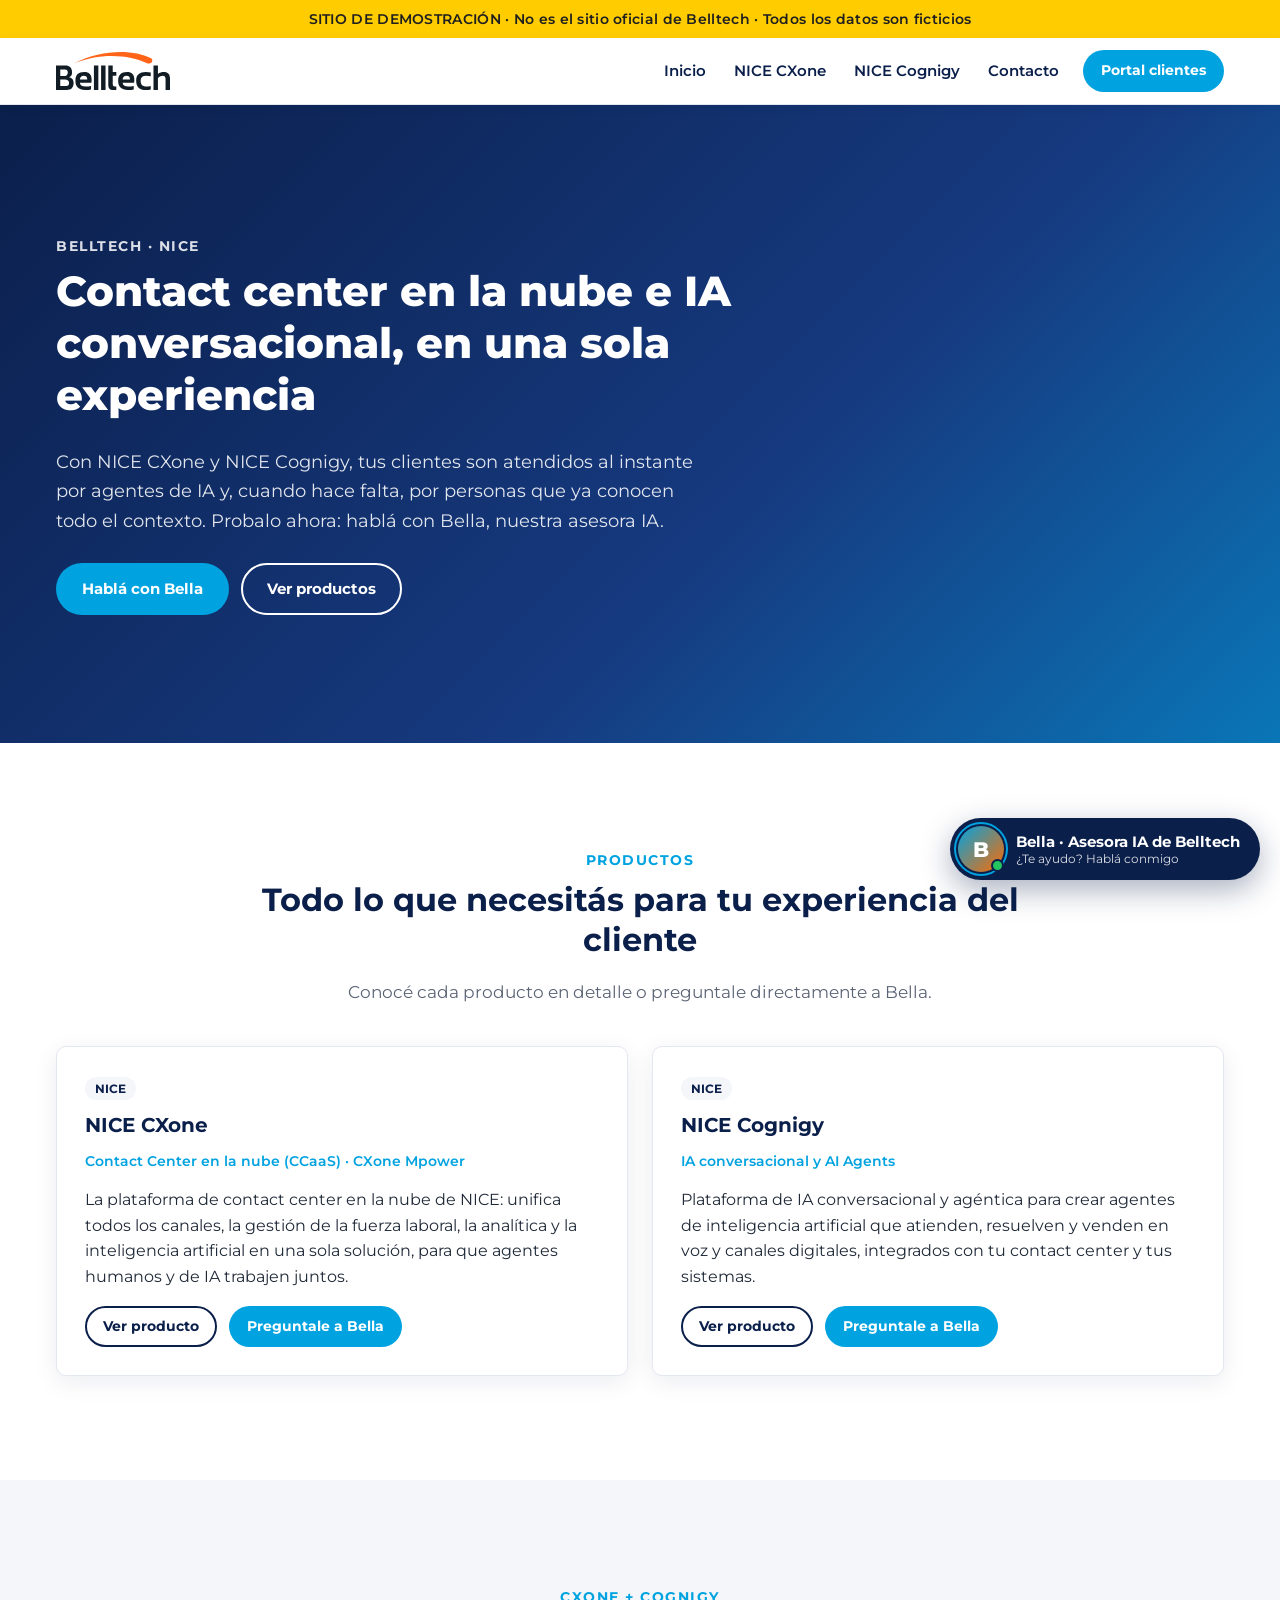
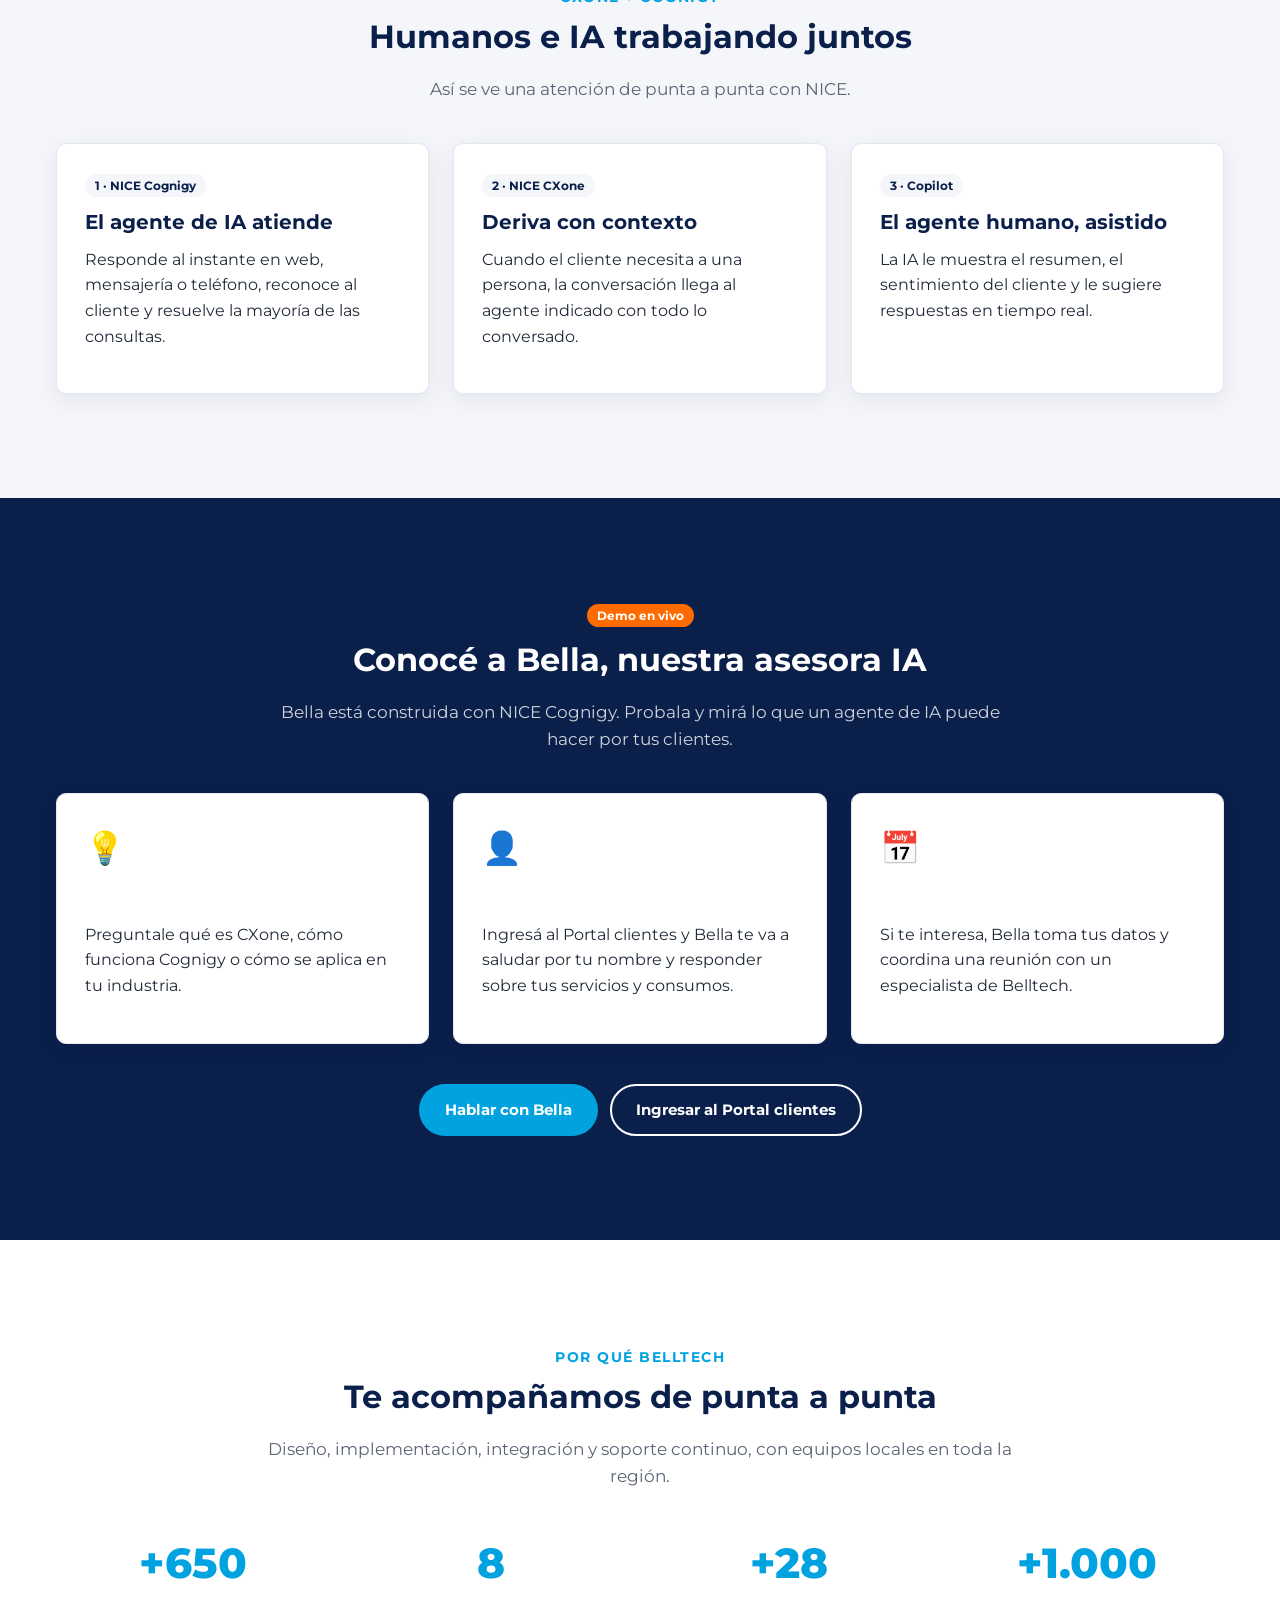
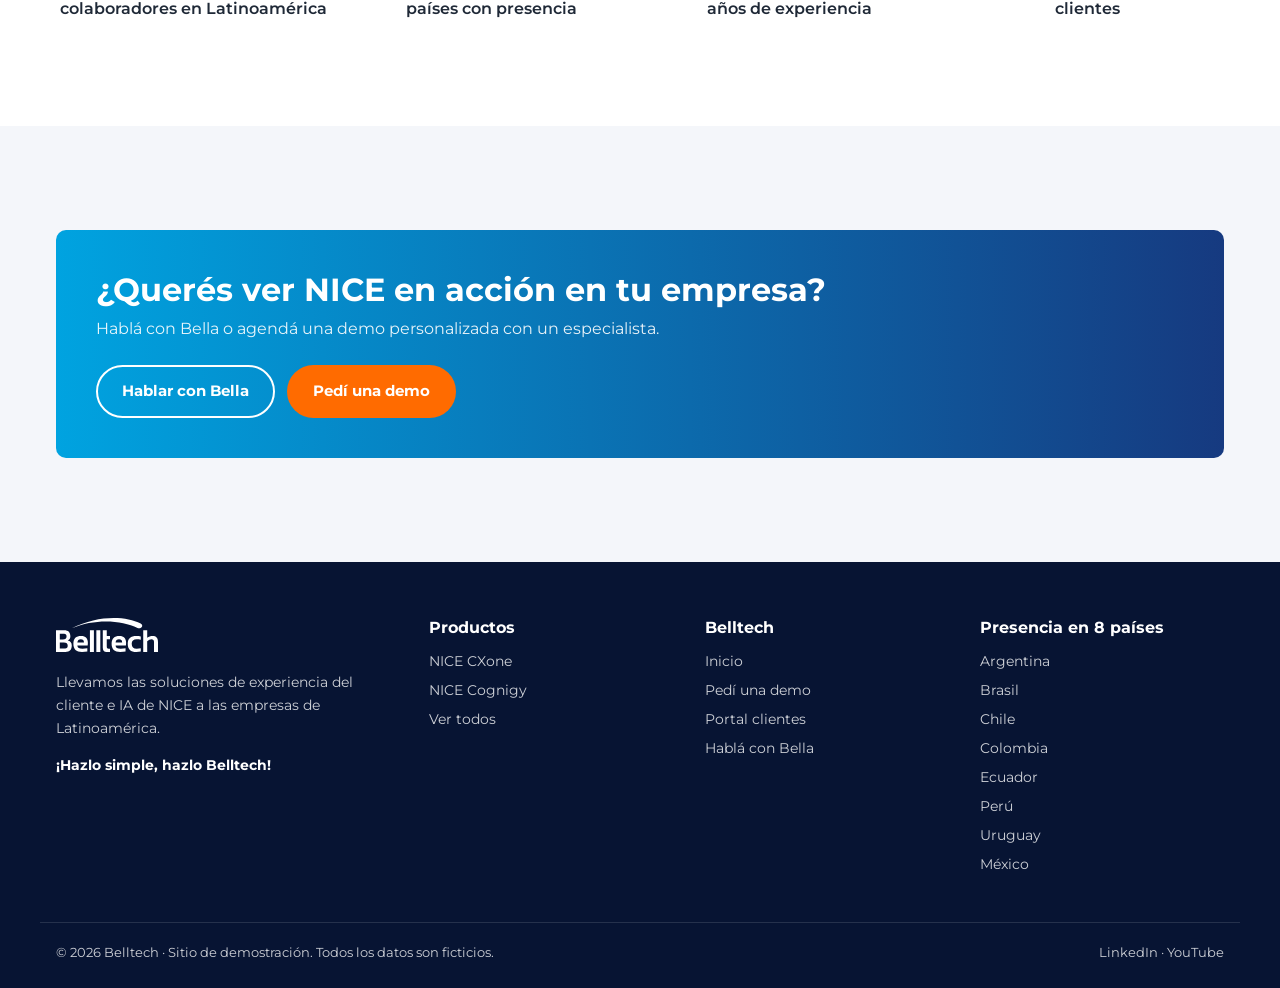
==== commit 475cbde0: "Update index.html for branding and content changes" ====
--- a/index.html
+++ b/index.html
@@ -5,10 +5,10 @@
   <meta name="viewport" content="width=device-width, initial-scale=1.0">
   <!-- Evita que Google indexe la réplica como si fuera el sitio oficial -->
   <meta name="robots" content="noindex, nofollow">
-  <title>Belltech | Innovación y tecnología al servicio de tu empresa (Demo)</title>
-  <meta name="description" content="Sitio de demostración de Belltech con NICE Cognigy.">
+  <title>Belltech | Experiencia del cliente con IA de NICE (Demo)</title>
+  <meta name="description" content="Sitio de demostración de Belltech con NICE CXone y NICE Cognigy.">
   <!-- ?v= es la versión: subirla cuando cambie el CSS para evitar la caché -->
-  <link rel="stylesheet" href="assets/css/estilos.css?v=3">
+  <link rel="stylesheet" href="assets/css/estilos.css?v=4">
 </head>
 <body>
   <!-- Banner DEMO, encabezado, pie y burbuja del agente IA los inserta assets/js/comun.js -->
@@ -18,185 +18,102 @@
     <!-- ===================== HERO ===================== -->
     <section class="hero">
       <div class="contenedor">
-        <span class="seccion__antetitulo" style="color:#ffffff;opacity:.85;">Belltech · Latinoamérica</span>
-        <h1>Innovación y tecnología al servicio de tu empresa</h1>
-        <p>Diseñamos e integramos ecosistemas que conectan tus puntos de contacto físicos y digitales. Ahora, con agentes de IA conversacional de NICE Cognigy que atienden, venden y asisten 24/7.</p>
+        <span class="seccion__antetitulo" style="color:#ffffff;opacity:.85;">Belltech · NICE</span>
+        <h1>Contact center en la nube e IA conversacional, en una sola experiencia</h1>
+        <p>Con NICE CXone y NICE Cognigy, tus clientes son atendidos al instante por agentes de IA y, cuando hace falta, por personas que ya conocen todo el contexto. Probalo ahora: hablá con Bella, nuestra asesora IA.</p>
         <div class="botonera">
-          <a class="btn btn--primario" href="soluciones/">Conoce nuestro ecosistema</a>
-          <a class="btn btn--claro" href="#" data-accion="abrir-chat">Hablá con nuestro agente IA</a>
+          <a class="btn btn--primario" href="#" data-accion="abrir-chat">Hablá con Bella</a>
+          <a class="btn btn--claro" href="#productos">Ver productos</a>
         </div>
       </div>
     </section>
 
-    <!-- ===================== PROPUESTA DE VALOR ===================== -->
-    <section class="seccion">
+    <!-- ===================== PRODUCTOS (desde el catálogo) ===================== -->
+    <section class="seccion" id="productos">
       <div class="contenedor">
         <div class="seccion__encabezado">
-          <span class="seccion__antetitulo">Ecosistema Belltech</span>
-          <h2>El aliado estratégico que necesitas</h2>
-          <p class="seccion__bajada">Un amplio rango de soluciones tecnológicas y servicios de alta calidad para optimizar procesos, flujos de trabajo, eficiencia operativa y la experiencia de tus clientes.</p>
+          <span class="seccion__antetitulo">Productos</span>
+          <h2>Todo lo que necesitás para tu experiencia del cliente</h2>
+          <p class="seccion__bajada">Conocé cada producto en detalle o preguntale directamente a Bella.</p>
+        </div>
+        <!-- Las tarjetas las arma assets/js/catalogo.js a partir de catalogo/ -->
+        <div id="home-productos">
+          <p style="text-align:center;">Cargando productos…</p>
+        </div>
+      </div>
+    </section>
+
+    <!-- ===================== CÓMO FUNCIONAN JUNTOS ===================== -->
+    <section class="seccion seccion--suave">
+      <div class="contenedor">
+        <div class="seccion__encabezado">
+          <span class="seccion__antetitulo">CXone + Cognigy</span>
+          <h2>Humanos e IA trabajando juntos</h2>
+          <p class="seccion__bajada">Así se ve una atención de punta a punta con NICE.</p>
         </div>
 
         <div class="grilla grilla--3">
           <div class="tarjeta">
-            <div class="tarjeta__icono">🔗</div>
-            <h3>Conecta</h3>
-            <p>Integramos todos los canales de interacción con tus clientes en un único ecosistema.</p>
+            <span class="etiqueta">1 · NICE Cognigy</span>
+            <h3 style="margin-top:12px;">El agente de IA atiende</h3>
+            <p>Responde al instante en web, mensajería o teléfono, reconoce al cliente y resuelve la mayoría de las consultas.</p>
           </div>
           <div class="tarjeta">
-            <div class="tarjeta__icono">🚀</div>
-            <h3>Potencia</h3>
-            <p>Impulsamos tus canales digitales con automatización, analítica e inteligencia artificial.</p>
+            <span class="etiqueta">2 · NICE CXone</span>
+            <h3 style="margin-top:12px;">Deriva con contexto</h3>
+            <p>Cuando el cliente necesita a una persona, la conversación llega al agente indicado con todo lo conversado.</p>
           </div>
           <div class="tarjeta">
-            <div class="tarjeta__icono">🎯</div>
-            <h3>Personaliza</h3>
-            <p>Hacemos que cada interacción sea única, con presencia local en 8 países de la región.</p>
+            <span class="etiqueta">3 · Copilot</span>
+            <h3 style="margin-top:12px;">El agente humano, asistido</h3>
+            <p>La IA le muestra el resumen, el sentimiento del cliente y le sugiere respuestas en tiempo real.</p>
           </div>
         </div>
       </div>
     </section>
 
-    <!-- ===================== SOLUCIONES ===================== -->
-    <section class="seccion seccion--suave" id="soluciones">
+    <!-- ===================== CONOCÉ A BELLA ===================== -->
+    <section class="seccion seccion--oscura">
       <div class="contenedor">
         <div class="seccion__encabezado">
-          <span class="seccion__antetitulo">Soluciones</span>
-          <h2>Cuatro familias de soluciones, un solo socio</h2>
-          <p class="seccion__bajada">Desde la sucursal hasta el contact center, acompañamos cada punto de la experiencia.</p>
+          <span class="etiqueta etiqueta--acento">Demo en vivo</span>
+          <h2 style="margin-top:12px;">Conocé a Bella, nuestra asesora IA</h2>
+          <p class="seccion__bajada">Bella está construida con NICE Cognigy. Probala y mirá lo que un agente de IA puede hacer por tus clientes.</p>
         </div>
 
-        <div class="grilla grilla--4">
+        <div class="grilla grilla--3">
           <div class="tarjeta">
-            <div class="tarjeta__icono">🤖</div>
-            <h3>Datos y Automatización Inteligente (DPA)</h3>
-            <ul>
-              <li>IA &amp; Automatización</li>
-              <li>RPA</li>
-              <li>Voice of the Customer</li>
-              <li>Speech Analytics</li>
-              <li>Customer Data Platform</li>
-            </ul>
-            <p style="margin-top:16px;"><a href="soluciones/#dpa">Ver más →</a></p>
+            <div class="tarjeta__icono">💡</div>
+            <h3>Responde todo sobre NICE</h3>
+            <p>Preguntale qué es CXone, cómo funciona Cognigy o cómo se aplica en tu industria.</p>
           </div>
+          <div class="tarjeta">
+            <div class="tarjeta__icono">👤</div>
+            <h3>Te reconoce si sos cliente</h3>
+            <p>Ingresá al Portal clientes y Bella te va a saludar por tu nombre y responder sobre tus servicios y consumos.</p>
+          </div>
+          <div class="tarjeta">
+            <div class="tarjeta__icono">📅</div>
+            <h3>Agenda una reunión</h3>
+            <p>Si te interesa, Bella toma tus datos y coordina una reunión con un especialista de Belltech.</p>
+          </div>
+        </div>
 
-          <div class="tarjeta tarjeta--destacada">
-            <div class="tarjeta__icono">💬</div>
-            <h3>Experiencia del Cliente</h3>
-            <ul>
-              <li>Asistentes virtuales y Chatbots</li>
-              <li>IVR Conversacional</li>
-              <li>Biometría de Voz</li>
-              <li>Customer Journey Analytics</li>
-              <li>Marketing Automation</li>
-            </ul>
-            <p style="margin-top:16px;"><a href="soluciones/#experiencia">Ver más →</a></p>
-          </div>
-
-          <div class="tarjeta">
-            <div class="tarjeta__icono">🏦</div>
-            <h3>Gestión de Sucursales</h3>
-            <ul>
-              <li>Gestores de Efectivo</li>
-              <li>ATM's y Recicladores</li>
-              <li>Gestores de Filas</li>
-              <li>Kioscos de Autoservicio</li>
-              <li>Cartelería Digital</li>
-            </ul>
-            <p style="margin-top:16px;"><a href="soluciones/#sucursales">Ver más →</a></p>
-          </div>
-
-          <div class="tarjeta">
-            <div class="tarjeta__icono">📞</div>
-            <h3>Productividad</h3>
-            <ul>
-              <li>Contact Center Cloud (CCaaS)</li>
-              <li>Telefonía Corporativa (UCaaS)</li>
-              <li>Workforce Management</li>
-              <li>Mesas de Dinero</li>
-            </ul>
-            <p style="margin-top:16px;"><a href="soluciones/#productividad">Ver más →</a></p>
-          </div>
+        <div class="botonera" style="justify-content:center;margin-top:40px;">
+          <a class="btn btn--primario" href="#" data-accion="abrir-chat">Hablar con Bella</a>
+          <a class="btn btn--claro" href="portal/">Ingresar al Portal clientes</a>
         </div>
       </div>
     </section>
 
-    <!-- ===================== NICE COGNIGY (DESTACADO) ===================== -->
-    <section class="seccion seccion--oscura" id="nice-cognigy">
+    <!-- ===================== BELLTECH ===================== -->
+    <section class="seccion">
       <div class="contenedor">
         <div class="seccion__encabezado">
-          <span class="etiqueta etiqueta--acento">NUEVO</span>
-          <h2 style="margin-top:12px;">NICE Cognigy: IA conversacional que transforma la experiencia de tus clientes</h2>
-          <p class="seccion__bajada">Agentes de IA que entienden, responden y resuelven en webchat y voz, integrados con tu contact center y tus sistemas.</p>
+          <span class="seccion__antetitulo">Por qué Belltech</span>
+          <h2>Te acompañamos de punta a punta</h2>
+          <p class="seccion__bajada">Diseño, implementación, integración y soporte continuo, con equipos locales en toda la región.</p>
         </div>
-
-        <div class="grilla grilla--4">
-          <div class="tarjeta">
-            <div class="tarjeta__icono">🧠</div>
-            <h3>AI Agents</h3>
-            <p>Agentes que conversan de forma natural, consultan tu base de conocimiento y ejecutan acciones.</p>
-          </div>
-          <div class="tarjeta">
-            <div class="tarjeta__icono">🌐</div>
-            <h3>Webchat y Voz</h3>
-            <p>Un mismo agente atiende en tu sitio web y en tu número telefónico, con la misma calidad.</p>
-          </div>
-          <div class="tarjeta">
-            <div class="tarjeta__icono">🤝</div>
-            <h3>Handover con Copilot</h3>
-            <p>Cuando el cliente lo pide, deriva a un agente humano con todo el contexto y asistencia en tiempo real.</p>
-          </div>
-          <div class="tarjeta">
-            <div class="tarjeta__icono">📊</div>
-            <h3>Insights</h3>
-            <p>Cada conversación se mide: intenciones, resultados, sentimiento y oportunidades de mejora.</p>
-          </div>
-        </div>
-
-        <div class="botonera" style="justify-content:center;margin-top:40px;">
-          <a class="btn btn--primario" href="nice-cognigy/">Conocé NICE Cognigy</a>
-          <a class="btn btn--claro" href="#" data-accion="abrir-chat">Probá nuestro agente IA</a>
-        </div>
-      </div>
-    </section>
-
-    <!-- ===================== PARTNERS ===================== -->
-    <section class="seccion" id="partners">
-      <div class="contenedor">
-        <div class="seccion__encabezado">
-          <span class="seccion__antetitulo">Partners e integraciones</span>
-          <h2>Integramos a los líderes de la industria</h2>
-          <p class="seccion__bajada">NICE Cognigy se conecta con las plataformas de contact center y telefonía que tu empresa ya usa.</p>
-        </div>
-
-        <div class="grilla grilla--4">
-          <div class="tarjeta">
-            <h3>NICE</h3>
-            <p>CXone y Cognigy: contact center en la nube e IA conversacional.</p>
-          </div>
-          <div class="tarjeta">
-            <h3>Avaya</h3>
-            <p>Comunicaciones empresariales y contact center.</p>
-          </div>
-          <div class="tarjeta">
-            <h3>British Telecom</h3>
-            <p>Conectividad y servicios de comunicaciones globales.</p>
-          </div>
-          <div class="tarjeta">
-            <h3>AudioCodes</h3>
-            <p>Voz empresarial, SBC y conectividad SIP para canales de voz.</p>
-          </div>
-        </div>
-
-        <div class="botonera" style="justify-content:center;margin-top:32px;">
-          <a class="btn btn--secundario" href="partners/">Ver todos los partners</a>
-        </div>
-      </div>
-    </section>
-
-    <!-- ===================== CIFRAS ===================== -->
-    <section class="seccion seccion--suave" id="cifras">
-      <div class="contenedor">
         <div class="cifras">
           <div>
             <span class="cifra__numero">+650</span>
@@ -218,48 +135,16 @@
       </div>
     </section>
 
-    <!-- ===================== CASOS DE ÉXITO ===================== -->
-    <section class="seccion" id="casos">
-      <div class="contenedor">
-        <div class="seccion__encabezado">
-          <span class="seccion__antetitulo">Casos de éxito</span>
-          <h2>Empresas que ya lo hicieron simple</h2>
-        </div>
-
-        <div class="grilla grilla--3">
-          <div class="tarjeta">
-            <span class="etiqueta">Banca · Argentina</span>
-            <h3 style="margin-top:12px;">BBVA</h3>
-            <p>Destaca la cercanía, la flexibilidad y el soporte de Belltech como un socio que trabaja a la par.</p>
-          </div>
-          <div class="tarjeta">
-            <span class="etiqueta">Banca · Colombia</span>
-            <h3 style="margin-top:12px;">Bancolombia</h3>
-            <p>Más de 4.900 cajeros automáticos gestionados con una solución multivendor que centraliza la operación.</p>
-          </div>
-          <div class="tarjeta">
-            <span class="etiqueta">Tecnología · Paraguay</span>
-            <h3 style="margin-top:12px;">ITTI</h3>
-            <p>Reconoce a Belltech por su calidad, rapidez y enfoque en el cliente.</p>
-          </div>
-        </div>
-
-        <div class="botonera" style="justify-content:center;margin-top:32px;">
-          <a class="btn btn--secundario" href="conocenos/#casos">Ver más casos</a>
-        </div>
-      </div>
-    </section>
-
     <!-- ===================== LLAMADO A LA ACCIÓN ===================== -->
     <section class="seccion seccion--suave">
       <div class="contenedor">
         <div class="banda-cta">
           <div>
-            <h2>¿Querés ver NICE Cognigy en acción?</h2>
-            <p>Conversá con nuestro agente IA o agendá una demo con un especialista.</p>
+            <h2>¿Querés ver NICE en acción en tu empresa?</h2>
+            <p>Hablá con Bella o agendá una demo personalizada con un especialista.</p>
           </div>
           <div class="botonera">
-            <a class="btn btn--claro" href="#" data-accion="abrir-chat">Hablá con el agente IA</a>
+            <a class="btn btn--claro" href="#" data-accion="abrir-chat">Hablar con Bella</a>
             <a class="btn btn--acento" href="contacto/">Pedí una demo</a>
           </div>
         </div>
@@ -268,7 +153,12 @@
 
   </main>
 
+  <!-- Orden obligatorio: primero comun.js, después catalogo.js -->
   <!-- ?v= es la versión: subirla cuando cambie el JS para evitar la caché -->
-  <script src="assets/js/comun.js?v=3"></script>
+  <script src="assets/js/comun.js?v=4"></script>
+  <script src="assets/js/catalogo.js?v=2"></script>
+  <script>
+    BelltechDemo.renderTarjetasProductos(document.getElementById('home-productos'));
+  </script>
 </body>
 </html>
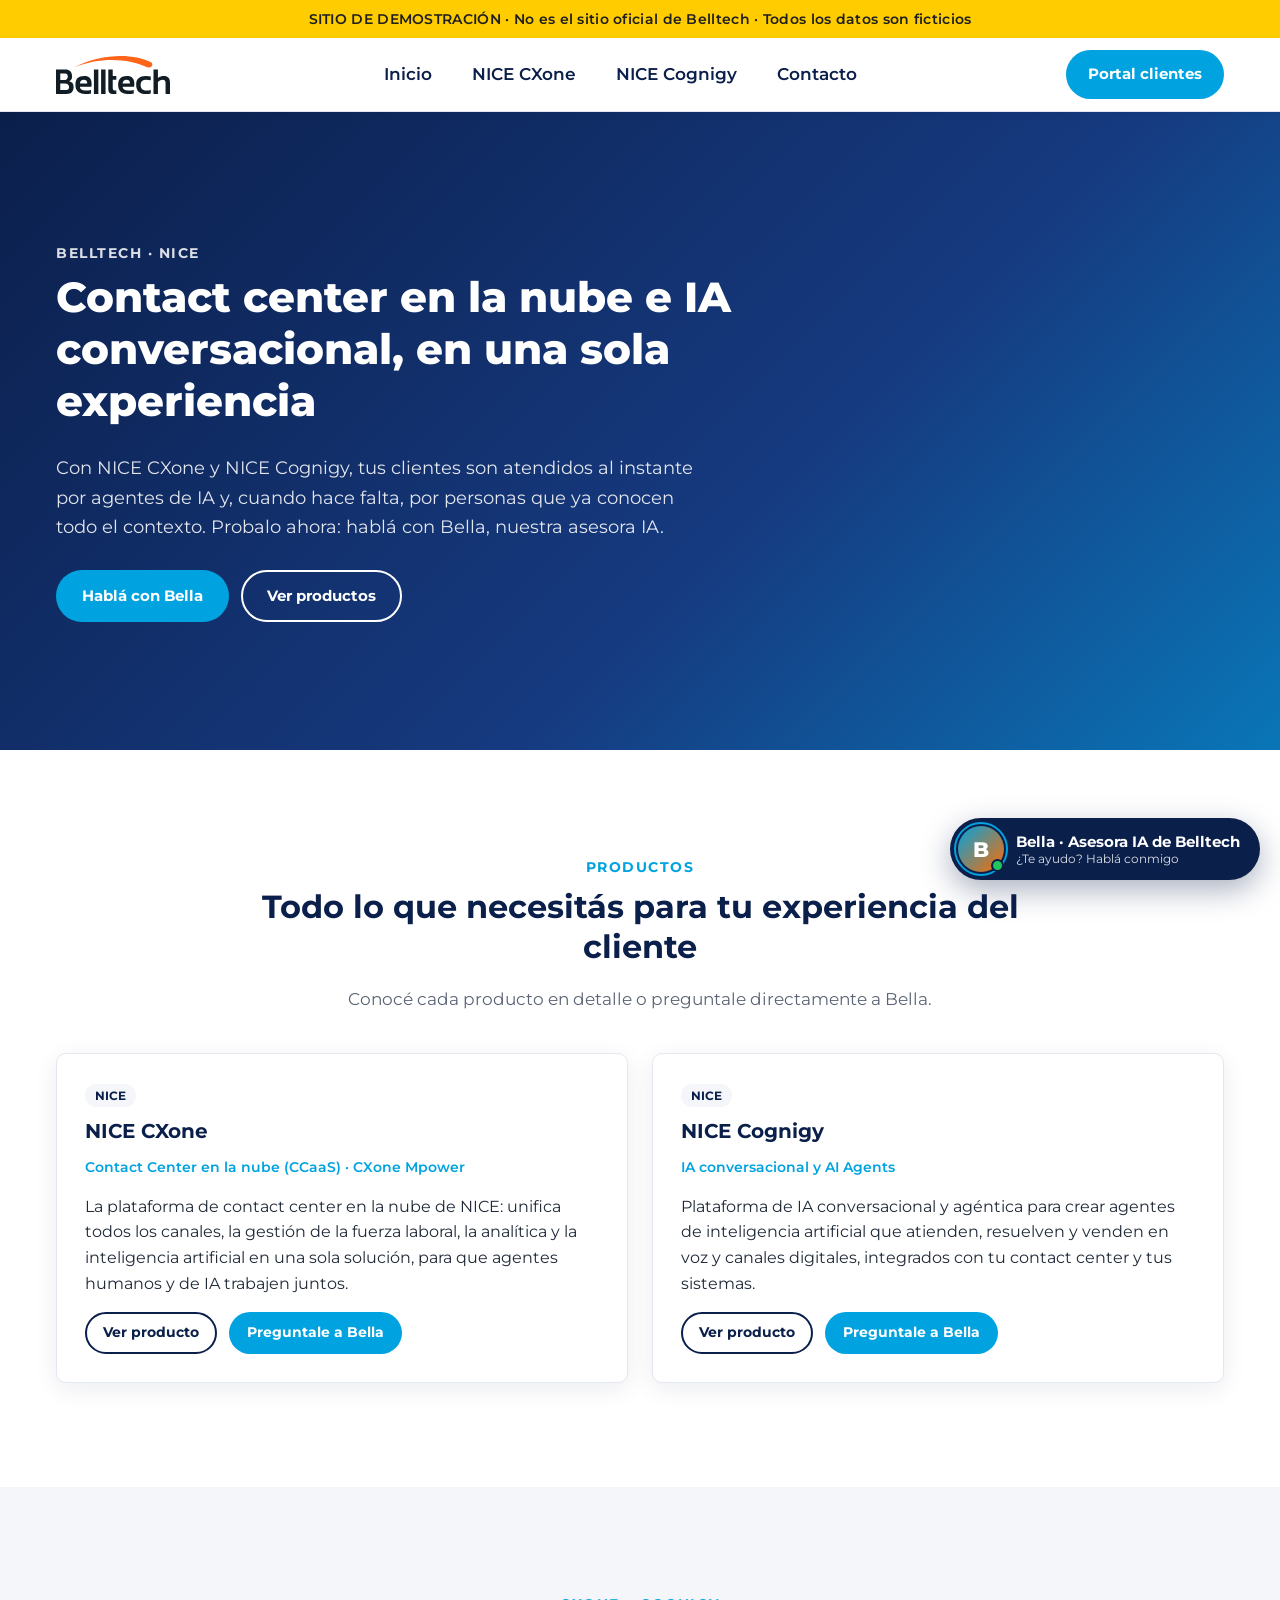
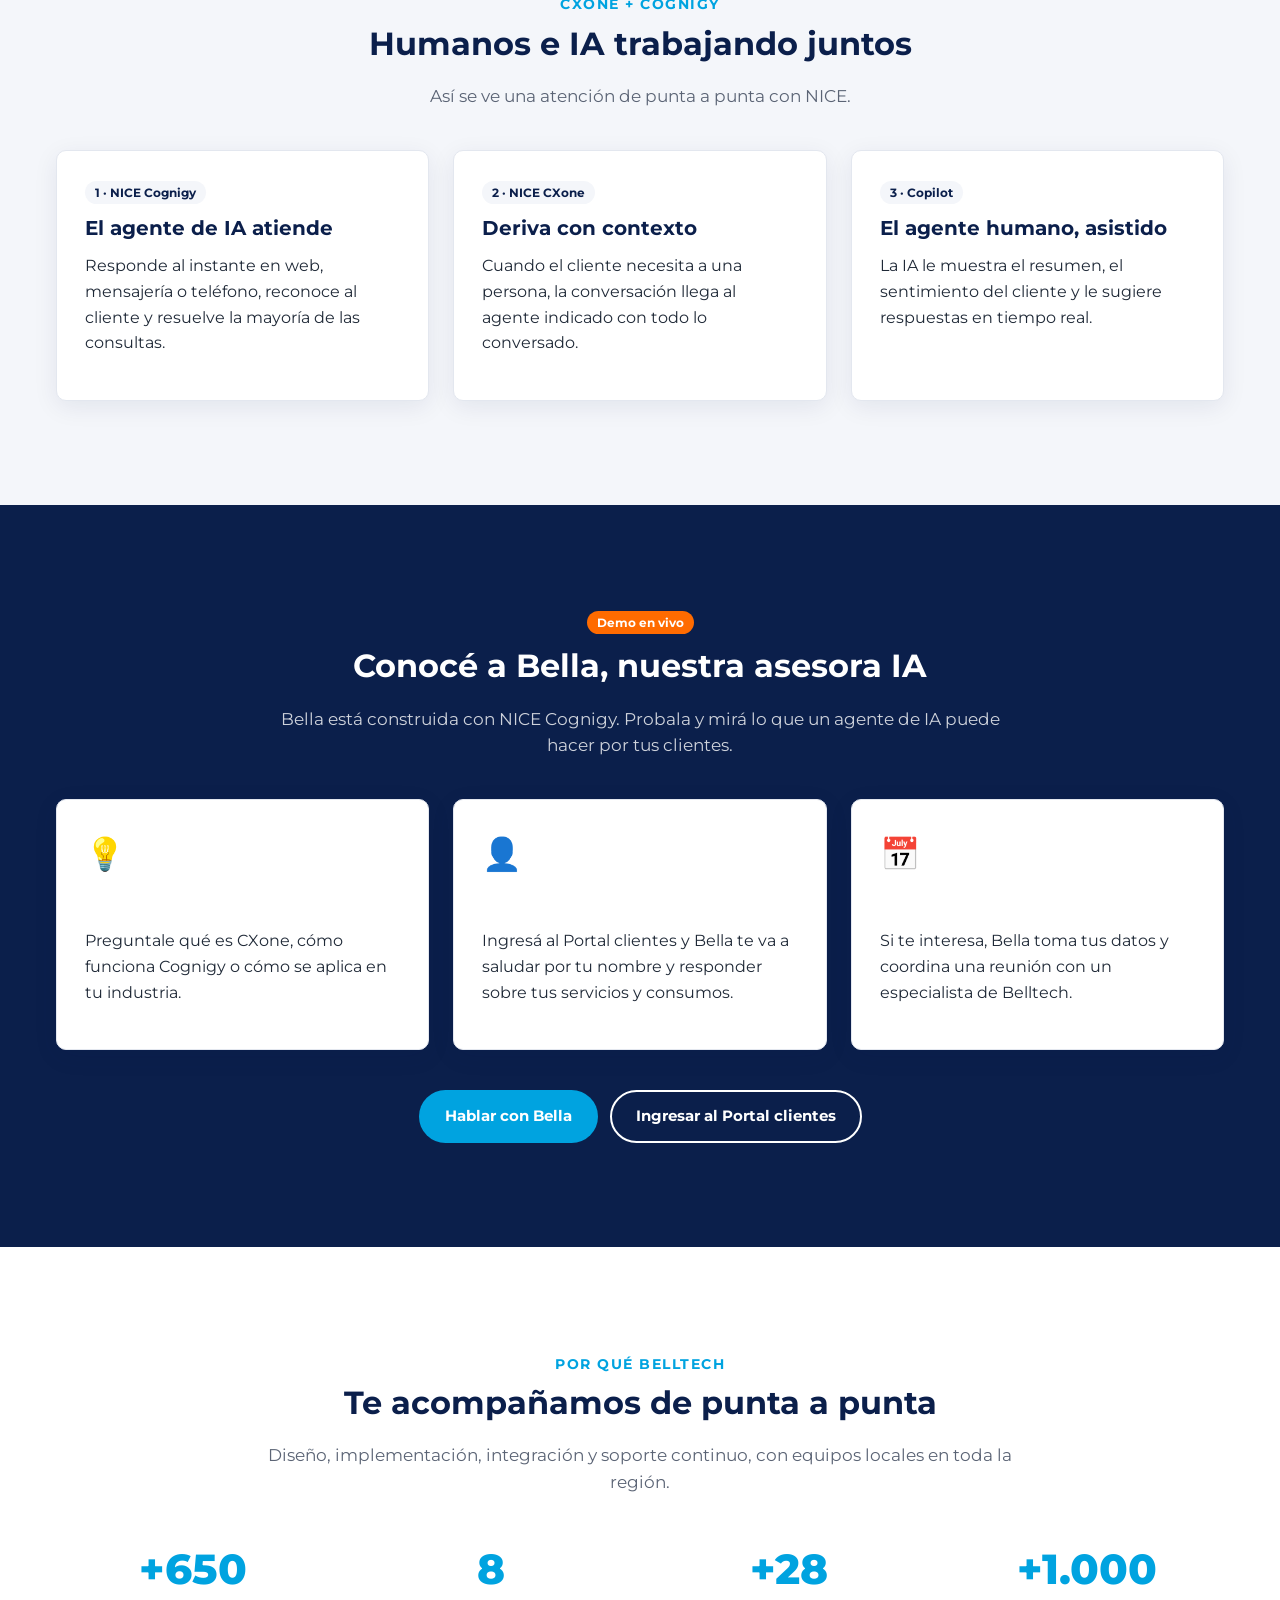
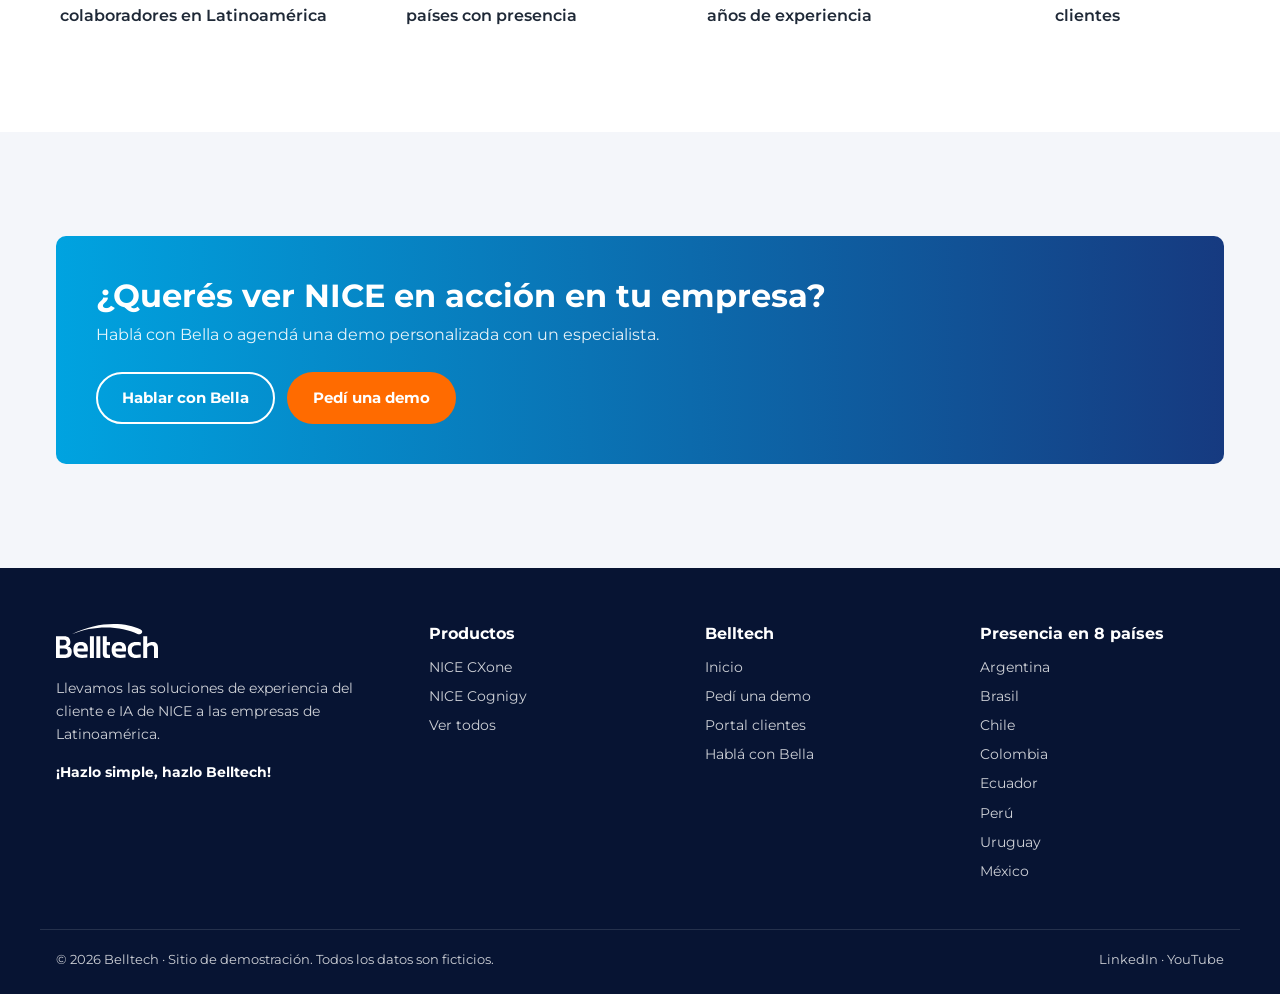
==== commit ccefe5c2: "Update CSS and JS versioning in index.html" ====
--- a/index.html
+++ b/index.html
@@ -8,7 +8,7 @@
   <title>Belltech | Experiencia del cliente con IA de NICE (Demo)</title>
   <meta name="description" content="Sitio de demostración de Belltech con NICE CXone y NICE Cognigy.">
   <!-- ?v= es la versión: subirla cuando cambie el CSS para evitar la caché -->
-  <link rel="stylesheet" href="assets/css/estilos.css?v=4">
+  <link rel="stylesheet" href="assets/css/estilos.css?v=5">
 </head>
 <body>
   <!-- Banner DEMO, encabezado, pie y burbuja del agente IA los inserta assets/js/comun.js -->
@@ -155,7 +155,7 @@
 
   <!-- Orden obligatorio: primero comun.js, después catalogo.js -->
   <!-- ?v= es la versión: subirla cuando cambie el JS para evitar la caché -->
-  <script src="assets/js/comun.js?v=4"></script>
+  <script src="assets/js/comun.js?v=5"></script>
   <script src="assets/js/catalogo.js?v=2"></script>
   <script>
     BelltechDemo.renderTarjetasProductos(document.getElementById('home-productos'));
--- a/assets/css/estilos.css
+++ b/assets/css/estilos.css
@@ -139,24 +139,50 @@
   color: var(--color-primario);
 }
 
+/* El menú ocupa todo el espacio entre el logo y el borde derecho */
 .nav {
+  flex: 1;
   display: flex;
   align-items: center;
-  gap: 4px;
+  gap: 12px;
+}
+
+/* Centrado de los links: el primer link y el botón Portal tienen
+   margen automático a la izquierda, y el espacio libre se reparte
+   en partes iguales. Así los links quedan en el centro y el
+   botón Portal queda pegado a la derecha. */
+.nav > :first-child {
+  margin-left: auto;
+}
+
+.nav__portal {
+  margin-left: auto;
 }
 
 .nav__enlace {
-  padding: 8px 12px;
+  padding: 8px 14px;
   border-radius: 6px;
   color: var(--color-primario);
   font-weight: 600;
-  font-size: 0.95rem;
+  font-size: 1.05rem;
   transition: background var(--transicion), color var(--transicion);
 }
 
 .nav__enlace:hover {
   background: var(--color-fondo-suave);
   text-decoration: none;
+}
+
+/* Sin recuadro de foco al hacer clic con el mouse (se mantiene con teclado) */
+.nav__enlace:focus:not(:focus-visible),
+.btn:focus:not(:focus-visible) {
+  outline: none;
+}
+
+.nav__enlace:focus-visible,
+.btn:focus-visible {
+  outline: 3px solid var(--color-secundario);
+  outline-offset: 2px;
 }
 
 .nav__enlace--activo {
@@ -179,8 +205,10 @@
   vertical-align: middle;
 }
 
-.nav__portal {
-  margin-left: 8px;
+/* Botón Portal clientes: un poco más grande que un botón chico normal */
+.nav__portal.btn--chico {
+  padding: 10px 20px;
+  font-size: 0.95rem;
 }
 
 .menu-toggle {
@@ -340,6 +368,7 @@
   gap: 24px;
 }
 
+.grilla--1 { grid-template-columns: 1fr; }
 .grilla--2 { grid-template-columns: repeat(2, 1fr); }
 .grilla--3 { grid-template-columns: repeat(3, 1fr); }
 .grilla--4 { grid-template-columns: repeat(4, 1fr); }
@@ -638,6 +667,7 @@
     top: 100%;
     flex-direction: column;
     align-items: stretch;
+    gap: 4px;
     background: var(--color-blanco);
     border-bottom: 1px solid var(--color-borde);
     padding: 8px 16px 16px;
@@ -646,6 +676,11 @@
 
   .nav--abierto {
     display: flex;
+  }
+
+  /* En el menú desplegable no se centra: todo alineado a la izquierda */
+  .nav > :first-child {
+    margin-left: 0;
   }
 
   .nav__portal {
